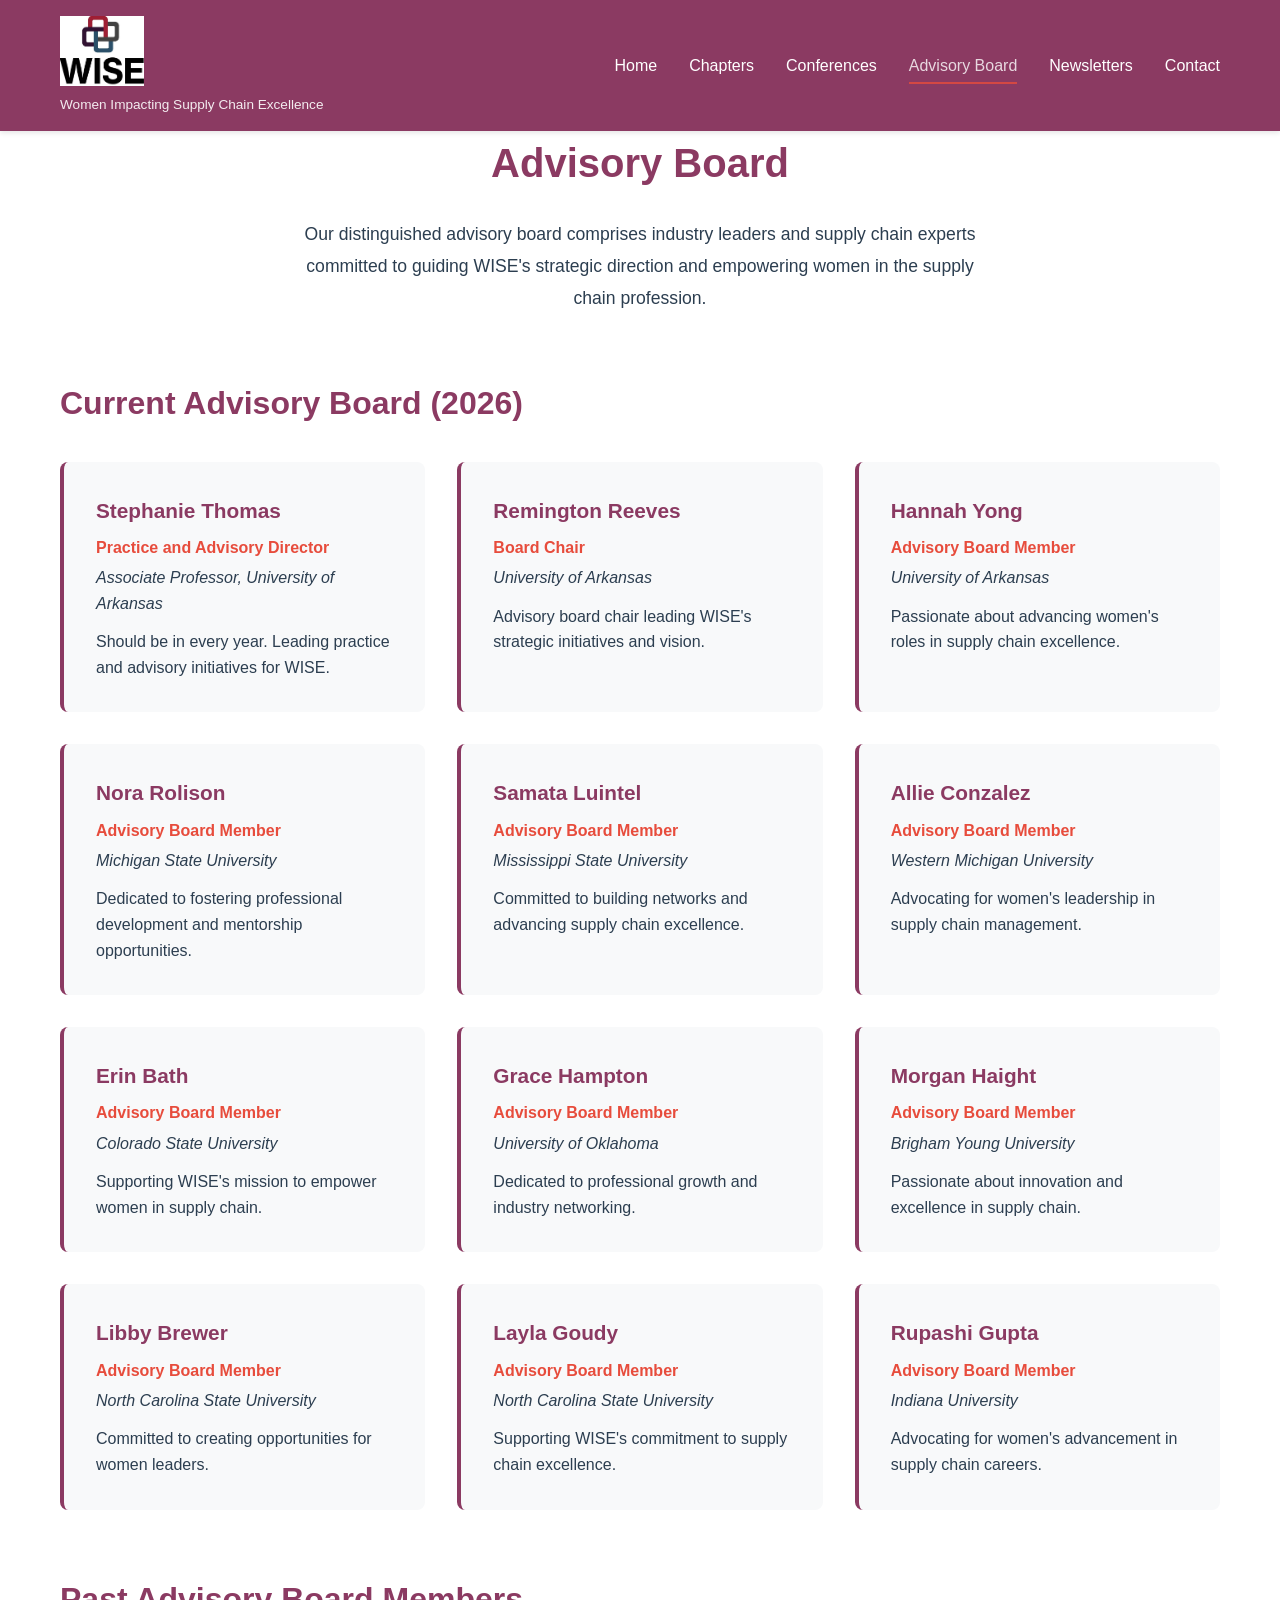
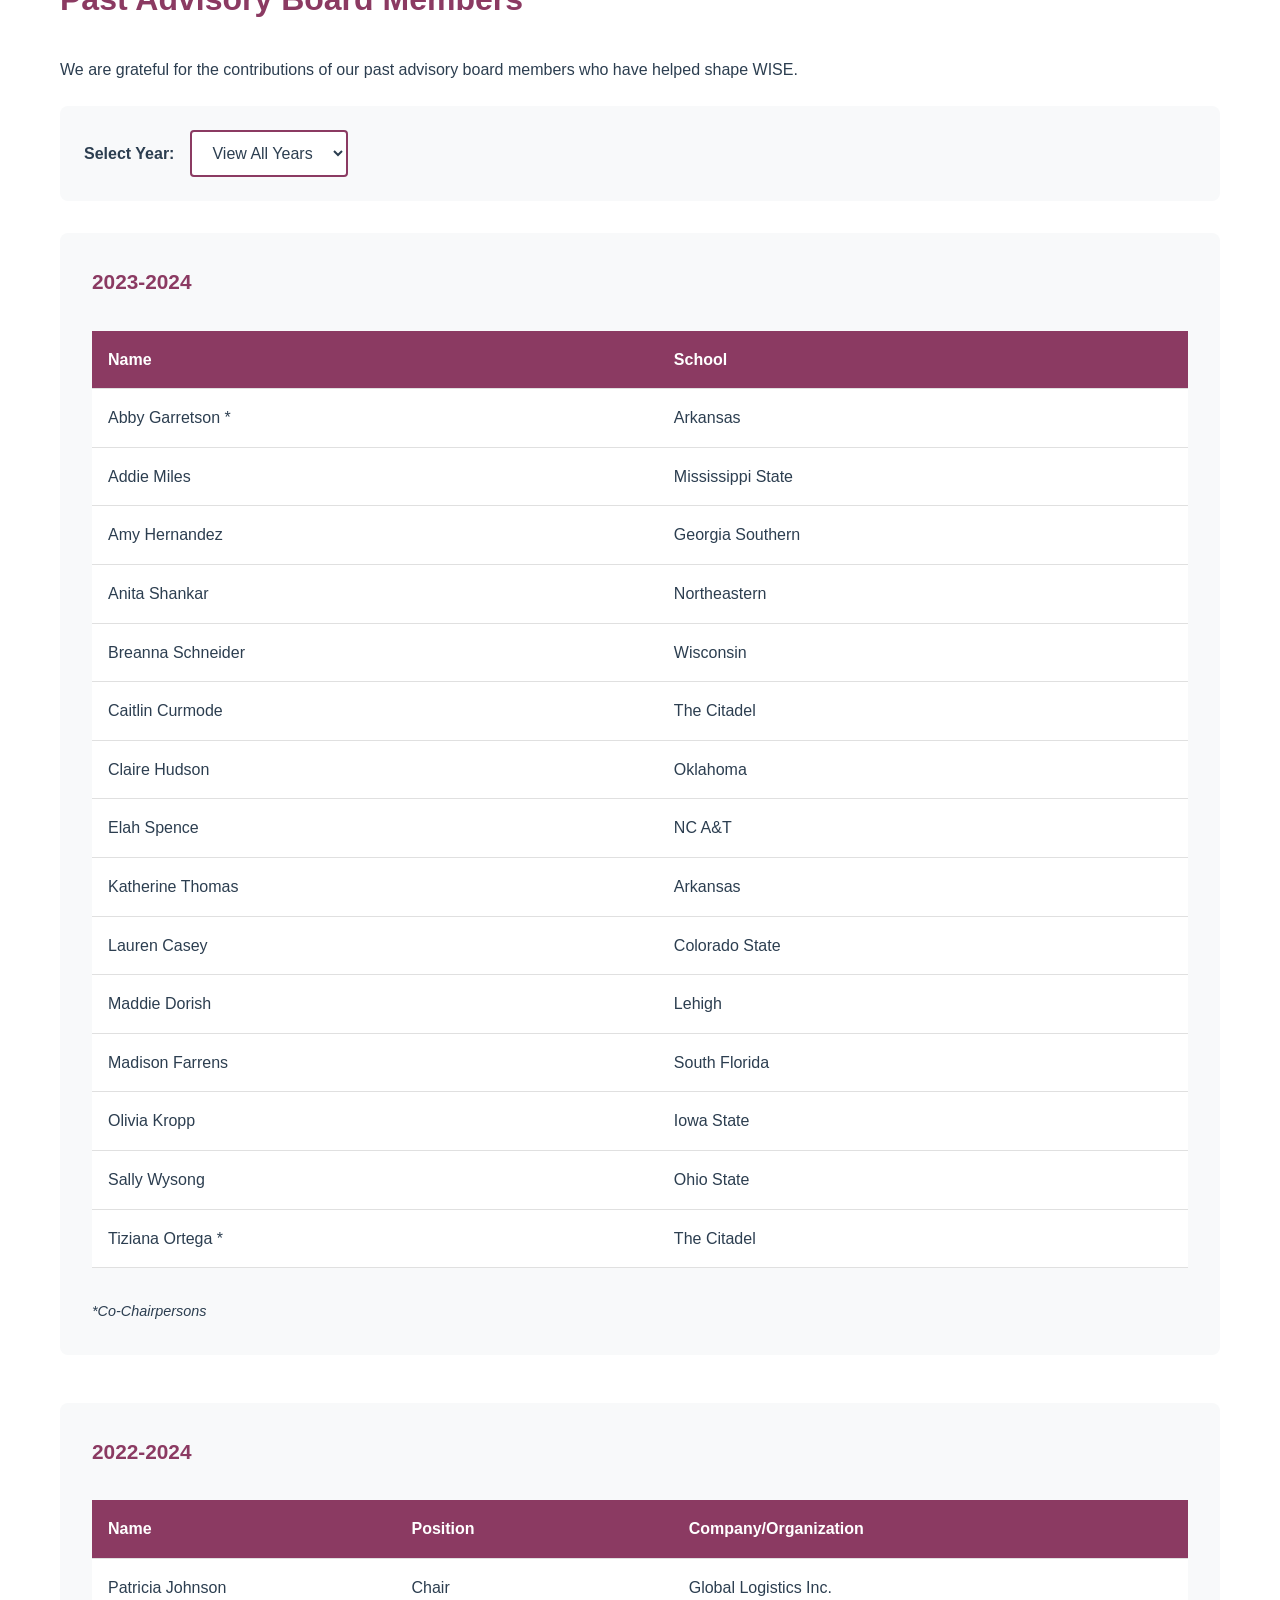
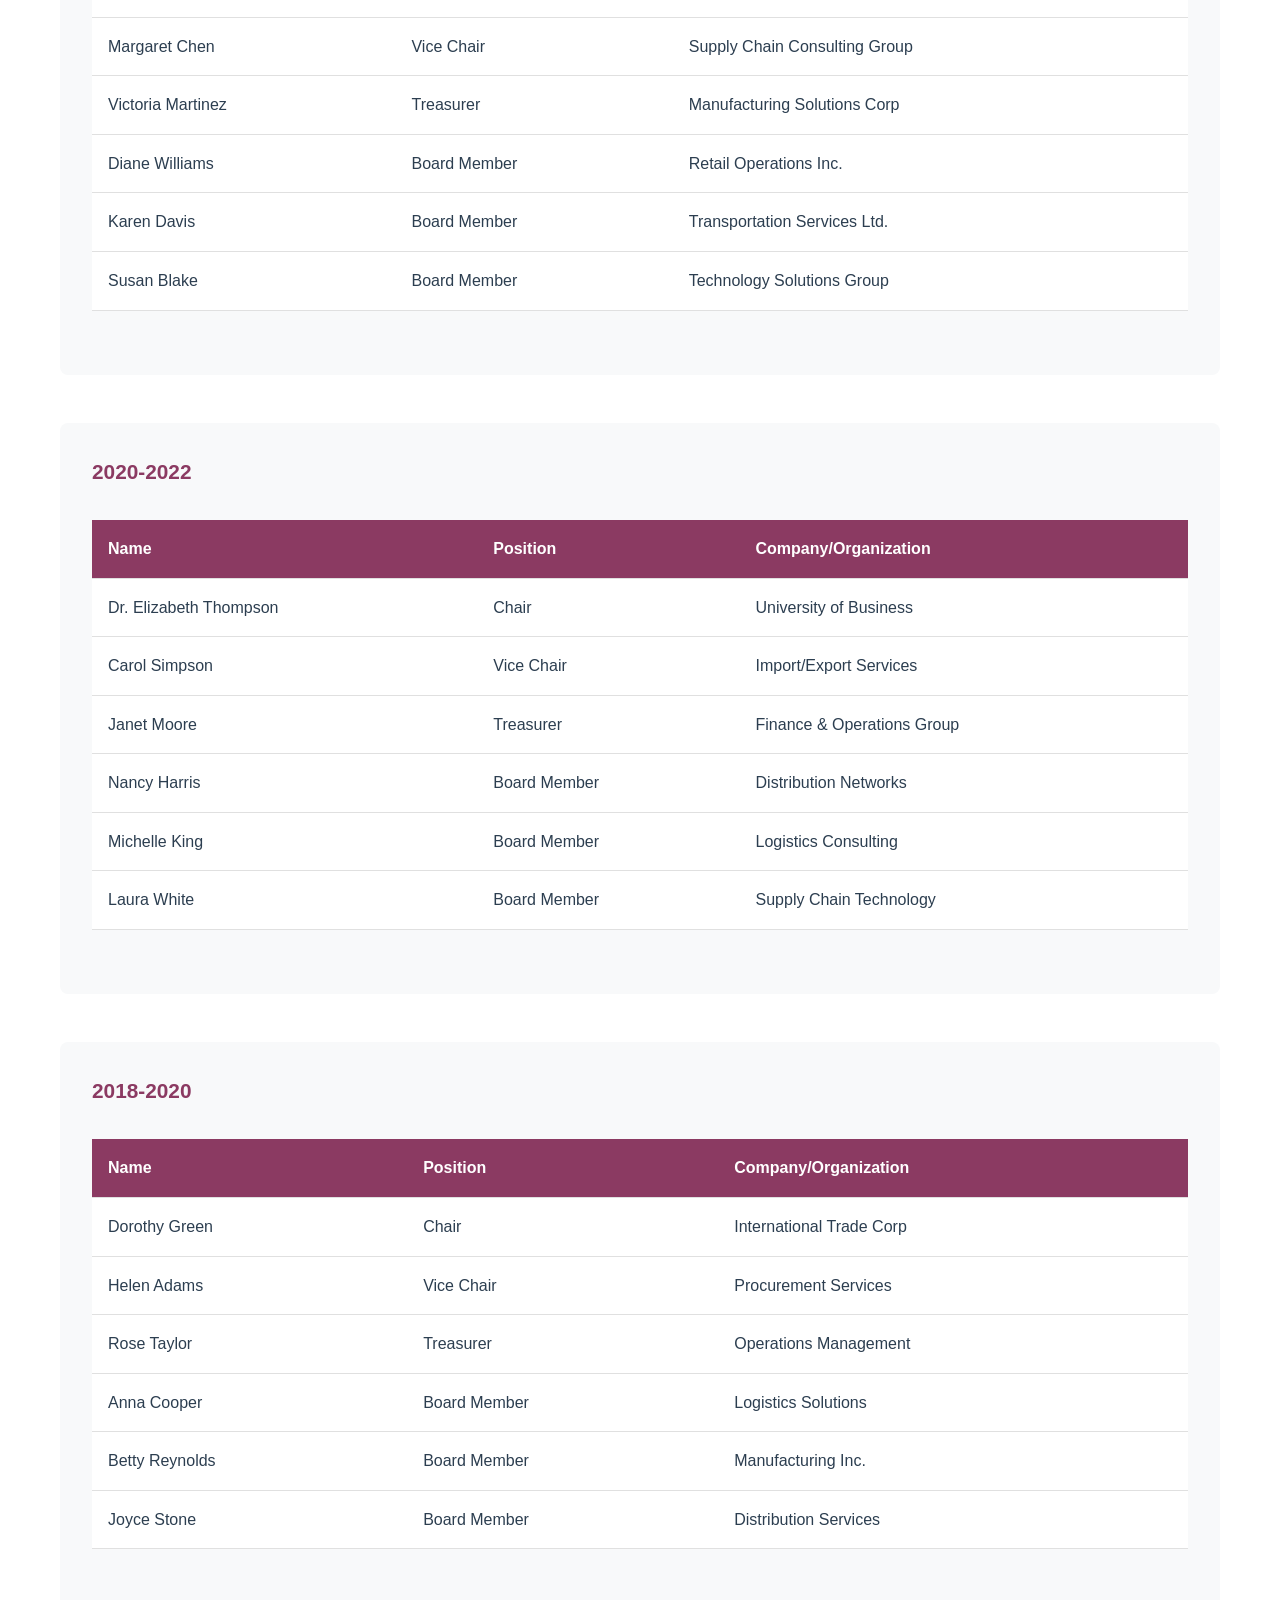
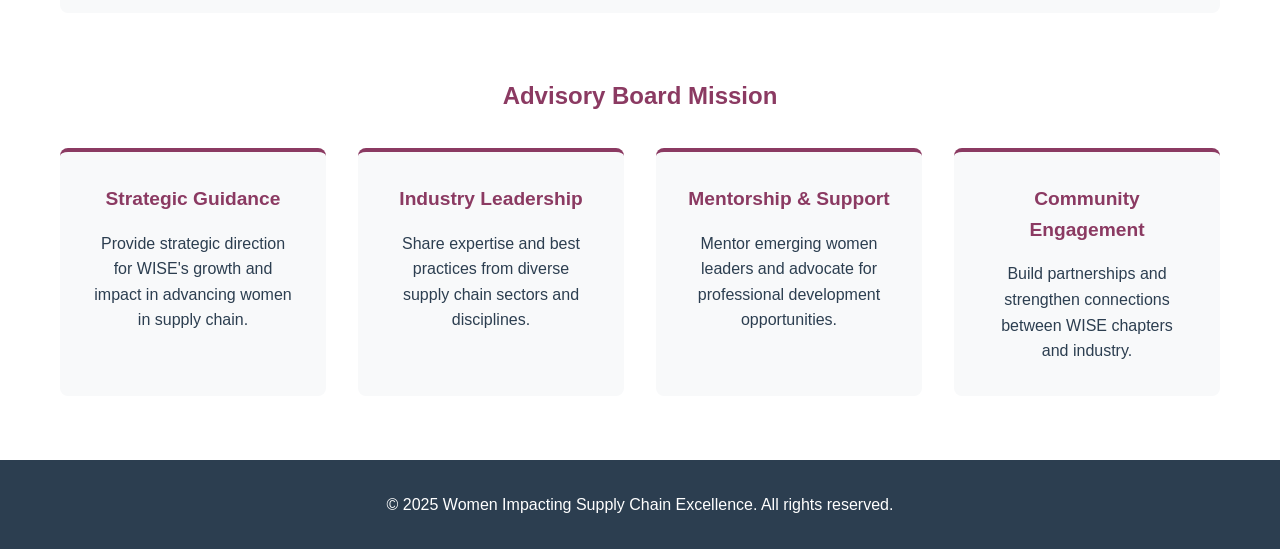
==== pages/advisory-board.html @ 75c2116a "First commit of the demo files" ====
<!DOCTYPE html>
<html lang="en">
<head>
    <meta charset="UTF-8">
    <meta name="viewport" content="width=device-width, initial-scale=1.0">
    <title>Advisory Board - WISE</title>
    <link rel="icon" href="../images/WISE_student_logo-color.jpg" type="image/jpeg">
    <link rel="stylesheet" href="../css/styles.css">
</head>
<body>
    <nav class="navbar">
        <div class="container">
            <div class="logo">
                <img src="../images/WISE_student_logo-color.jpg" alt="WISE Logo" class="logo-img">
                <p class="tagline">Women Impacting Supply Chain Excellence</p>
            </div>
            <ul class="nav-links">
                <li><a href="../index.html">Home</a></li>
                <li><a href="chapters.html">Chapters</a></li>
                <li><a href="conferences.html">Conferences</a></li>
                <li><a href="advisory-board.html" class="active">Advisory Board</a></li>
                <li><a href="newsletters.html">Newsletters</a></li>
                <li><a href="contact.html">Contact</a></li>
            </ul>
            <button class="menu-toggle" id="menuToggle">☰</button>
        </div>
    </nav>

    <main class="container">
        <section class="about">
            <h2>Advisory Board</h2>
            <p>Our distinguished advisory board comprises industry leaders and supply chain experts committed to guiding WISE's strategic direction and empowering women in the supply chain profession.</p>
        </section>

        <section class="advisory-section">
            <h2>Current Advisory Board (2026)</h2>
            <div class="board-grid">
                <div class="board-member">
                    <div class="member-info">
                        <h3>Stephanie Thomas</h3>
                        <p class="title">Practice and Advisory Director</p>
                        <p class="company">Associate Professor, University of Arkansas</p>
                        <p class="bio">Should be in every year. Leading practice and advisory initiatives for WISE.</p>
                    </div>
                </div>

                <div class="board-member">
                    <div class="member-info">
                        <h3>Remington Reeves</h3>
                        <p class="title">Board Chair</p>
                        <p class="company">University of Arkansas</p>
                        <p class="bio">Advisory board chair leading WISE's strategic initiatives and vision.</p>
                    </div>
                </div>

                <div class="board-member">
                    <div class="member-info">
                        <h3>Hannah Yong</h3>
                        <p class="title">Advisory Board Member</p>
                        <p class="company">University of Arkansas</p>
                        <p class="bio">Passionate about advancing women's roles in supply chain excellence.</p>
                    </div>
                </div>

                <div class="board-member">
                    <div class="member-info">
                        <h3>Nora Rolison</h3>
                        <p class="title">Advisory Board Member</p>
                        <p class="company">Michigan State University</p>
                        <p class="bio">Dedicated to fostering professional development and mentorship opportunities.</p>
                    </div>
                </div>

                <div class="board-member">
                    <div class="member-info">
                        <h3>Samata Luintel</h3>
                        <p class="title">Advisory Board Member</p>
                        <p class="company">Mississippi State University</p>
                        <p class="bio">Committed to building networks and advancing supply chain excellence.</p>
                    </div>
                </div>

                <div class="board-member">
                    <div class="member-info">
                        <h3>Allie Conzalez</h3>
                        <p class="title">Advisory Board Member</p>
                        <p class="company">Western Michigan University</p>
                        <p class="bio">Advocating for women's leadership in supply chain management.</p>
                    </div>
                </div>

                <div class="board-member">
                    <div class="member-info">
                        <h3>Erin Bath</h3>
                        <p class="title">Advisory Board Member</p>
                        <p class="company">Colorado State University</p>
                        <p class="bio">Supporting WISE's mission to empower women in supply chain.</p>
                    </div>
                </div>

                <div class="board-member">
                    <div class="member-info">
                        <h3>Grace Hampton</h3>
                        <p class="title">Advisory Board Member</p>
                        <p class="company">University of Oklahoma</p>
                        <p class="bio">Dedicated to professional growth and industry networking.</p>
                    </div>
                </div>

                <div class="board-member">
                    <div class="member-info">
                        <h3>Morgan Haight</h3>
                        <p class="title">Advisory Board Member</p>
                        <p class="company">Brigham Young University</p>
                        <p class="bio">Passionate about innovation and excellence in supply chain.</p>
                    </div>
                </div>

                <div class="board-member">
                    <div class="member-info">
                        <h3>Libby Brewer</h3>
                        <p class="title">Advisory Board Member</p>
                        <p class="company">North Carolina State University</p>
                        <p class="bio">Committed to creating opportunities for women leaders.</p>
                    </div>
                </div>

                <div class="board-member">
                    <div class="member-info">
                        <h3>Layla Goudy</h3>
                        <p class="title">Advisory Board Member</p>
                        <p class="company">North Carolina State University</p>
                        <p class="bio">Supporting WISE's commitment to supply chain excellence.</p>
                    </div>
                </div>

                <div class="board-member">
                    <div class="member-info">
                        <h3>Rupashi Gupta</h3>
                        <p class="title">Advisory Board Member</p>
                        <p class="company">Indiana University</p>
                        <p class="bio">Advocating for women's advancement in supply chain careers.</p>
                    </div>
                </div>
            </div>
        </section>

        <section class="advisory-section">
            <h2>Past Advisory Board Members</h2>
            <p style="margin-bottom: 1.5rem;">We are grateful for the contributions of our past advisory board members who have helped shape WISE.</p>
            
            <div class="board-filter">
                <label for="boardYear">Select Year: </label>
                <select id="boardYear" class="dropdown-filter">
                    <option value="all">View All Years</option>
                    <option value="2023-2024">2023-2024</option>
                    <option value="2022-2024">2022-2024</option>
                    <option value="2020-2022">2020-2022</option>
                    <option value="2018-2020">2018-2020</option>
                </select>
            </div>
            
            <div class="past-board-container">
                <div class="past-board-period" data-year="2023-2024">
                    <h3>2023-2024</h3>
                    <table class="past-board-table">
                        <thead>
                            <tr>
                                <th>Name</th>
                                <th>School</th>
                            </tr>
                        </thead>
                        <tbody>
                            <tr>
                                <td>Abby Garretson *</td>
                                <td>Arkansas</td>
                            </tr>
                            <tr>
                                <td>Addie Miles</td>
                                <td>Mississippi State</td>
                            </tr>
                            <tr>
                                <td>Amy Hernandez</td>
                                <td>Georgia Southern</td>
                            </tr>
                            <tr>
                                <td>Anita Shankar</td>
                                <td>Northeastern</td>
                            </tr>
                            <tr>
                                <td>Breanna Schneider</td>
                                <td>Wisconsin</td>
                            </tr>
                            <tr>
                                <td>Caitlin Curmode</td>
                                <td>The Citadel</td>
                            </tr>
                            <tr>
                                <td>Claire Hudson</td>
                                <td>Oklahoma</td>
                            </tr>
                            <tr>
                                <td>Elah Spence</td>
                                <td>NC A&T</td>
                            </tr>
                            <tr>
                                <td>Katherine Thomas</td>
                                <td>Arkansas</td>
                            </tr>
                            <tr>
                                <td>Lauren Casey</td>
                                <td>Colorado State</td>
                            </tr>
                            <tr>
                                <td>Maddie Dorish</td>
                                <td>Lehigh</td>
                            </tr>
                            <tr>
                                <td>Madison Farrens</td>
                                <td>South Florida</td>
                            </tr>
                            <tr>
                                <td>Olivia Kropp</td>
                                <td>Iowa State</td>
                            </tr>
                            <tr>
                                <td>Sally Wysong</td>
                                <td>Ohio State</td>
                            </tr>
                            <tr>
                                <td>Tiziana Ortega *</td>
                                <td>The Citadel</td>
                            </tr>
                        </tbody>
                    </table>
                    <p style="margin-top: 1rem; font-size: 0.9rem;"><em>*Co-Chairpersons</em></p>
                </div>

                <div class="past-board-period" data-year="2022-2024">
                    <h3>2022-2024</h3>
                    <table class="past-board-table">
                        <thead>
                            <tr>
                                <th>Name</th>
                                <th>Position</th>
                                <th>Company/Organization</th>
                            </tr>
                        </thead>
                        <tbody>
                            <tr>
                                <td>Patricia Johnson</td>
                                <td>Chair</td>
                                <td>Global Logistics Inc.</td>
                            </tr>
                            <tr>
                                <td>Margaret Chen</td>
                                <td>Vice Chair</td>
                                <td>Supply Chain Consulting Group</td>
                            </tr>
                            <tr>
                                <td>Victoria Martinez</td>
                                <td>Treasurer</td>
                                <td>Manufacturing Solutions Corp</td>
                            </tr>
                            <tr>
                                <td>Diane Williams</td>
                                <td>Board Member</td>
                                <td>Retail Operations Inc.</td>
                            </tr>
                            <tr>
                                <td>Karen Davis</td>
                                <td>Board Member</td>
                                <td>Transportation Services Ltd.</td>
                            </tr>
                            <tr>
                                <td>Susan Blake</td>
                                <td>Board Member</td>
                                <td>Technology Solutions Group</td>
                            </tr>
                        </tbody>
                    </table>
                </div>

                <div class="past-board-period" data-year="2020-2022">
                    <h3>2020-2022</h3>
                    <table class="past-board-table">
                        <thead>
                            <tr>
                                <th>Name</th>
                                <th>Position</th>
                                <th>Company/Organization</th>
                            </tr>
                        </thead>
                        <tbody>
                            <tr>
                                <td>Dr. Elizabeth Thompson</td>
                                <td>Chair</td>
                                <td>University of Business</td>
                            </tr>
                            <tr>
                                <td>Carol Simpson</td>
                                <td>Vice Chair</td>
                                <td>Import/Export Services</td>
                            </tr>
                            <tr>
                                <td>Janet Moore</td>
                                <td>Treasurer</td>
                                <td>Finance & Operations Group</td>
                            </tr>
                            <tr>
                                <td>Nancy Harris</td>
                                <td>Board Member</td>
                                <td>Distribution Networks</td>
                            </tr>
                            <tr>
                                <td>Michelle King</td>
                                <td>Board Member</td>
                                <td>Logistics Consulting</td>
                            </tr>
                            <tr>
                                <td>Laura White</td>
                                <td>Board Member</td>
                                <td>Supply Chain Technology</td>
                            </tr>
                        </tbody>
                    </table>
                </div>

                <div class="past-board-period" data-year="2018-2020">
                    <h3>2018-2020</h3>
                    <table class="past-board-table">
                        <thead>
                            <tr>
                                <th>Name</th>
                                <th>Position</th>
                                <th>Company/Organization</th>
                            </tr>
                        </thead>
                        <tbody>
                            <tr>
                                <td>Dorothy Green</td>
                                <td>Chair</td>
                                <td>International Trade Corp</td>
                            </tr>
                            <tr>
                                <td>Helen Adams</td>
                                <td>Vice Chair</td>
                                <td>Procurement Services</td>
                            </tr>
                            <tr>
                                <td>Rose Taylor</td>
                                <td>Treasurer</td>
                                <td>Operations Management</td>
                            </tr>
                            <tr>
                                <td>Anna Cooper</td>
                                <td>Board Member</td>
                                <td>Logistics Solutions</td>
                            </tr>
                            <tr>
                                <td>Betty Reynolds</td>
                                <td>Board Member</td>
                                <td>Manufacturing Inc.</td>
                            </tr>
                            <tr>
                                <td>Joyce Stone</td>
                                <td>Board Member</td>
                                <td>Distribution Services</td>
                            </tr>
                        </tbody>
                    </table>
                </div>
            </div>
        </section>

        <section class="advisory-info">
            <h2>Advisory Board Mission</h2>
            <div class="mission-cards">
                <div class="mission-card">
                    <h3>Strategic Guidance</h3>
                    <p>Provide strategic direction for WISE's growth and impact in advancing women in supply chain.</p>
                </div>
                <div class="mission-card">
                    <h3>Industry Leadership</h3>
                    <p>Share expertise and best practices from diverse supply chain sectors and disciplines.</p>
                </div>
                <div class="mission-card">
                    <h3>Mentorship & Support</h3>
                    <p>Mentor emerging women leaders and advocate for professional development opportunities.</p>
                </div>
                <div class="mission-card">
                    <h3>Community Engagement</h3>
                    <p>Build partnerships and strengthen connections between WISE chapters and industry.</p>
                </div>
            </div>
        </section>
    </main>

    <footer>
        <div class="container">
            <p>&copy; 2025 Women Impacting Supply Chain Excellence. All rights reserved.</p>
        </div>
    </footer>

    <script src="../js/script.js"></script>
    <script>
        // Board filter dropdown functionality
        const boardYearFilter = document.getElementById('boardYear');
        const pastBoardPeriods = document.querySelectorAll('.past-board-period');
        
        if (boardYearFilter) {
            boardYearFilter.addEventListener('change', function(e) {
                const selectedYear = e.target.value;
                
                if (selectedYear === 'all') {
                    // Show all boards
                    pastBoardPeriods.forEach(period => {
                        period.style.display = 'block';
                    });
                } else {
                    // Show only selected year
                    pastBoardPeriods.forEach(period => {
                        if (period.dataset.year === selectedYear) {
                            period.style.display = 'block';
                        } else {
                            period.style.display = 'none';
                        }
                    });
                }
            });
        }
    </script>
</body>
</html>
---- css/styles.css ----
* {
    margin: 0;
    padding: 0;
    box-sizing: border-box;
}

:root {
    --primary-color: #8B3A62;
    --secondary-color: #2C3E50;
    --accent-color: #E74C3C;
    --light-bg: #F8F9FA;
    --text-dark: #2C3E50;
    --text-light: #FFFFFF;
}

body {
    font-family: 'Segoe UI', Tahoma, Geneva, Verdana, sans-serif;
    line-height: 1.6;
    color: var(--text-dark);
    background-color: #FFFFFF;
}

.container {
    max-width: 1200px;
    margin: 0 auto;
    padding: 0 20px;
}

/* Navbar */
.navbar {
    background-color: var(--primary-color);
    color: var(--text-light);
    padding: 1rem 0;
    position: sticky;
    top: 0;
    z-index: 100;
    box-shadow: 0 2px 5px rgba(0, 0, 0, 0.1);
}

.navbar .container {
    display: flex;
    justify-content: space-between;
    align-items: center;
}

.logo h1 {
    font-size: 2rem;
    margin-bottom: 0.25rem;
}

.logo .tagline {
    font-size: 0.85rem;
    opacity: 0.9;
}

.logo-img {
    height: 70px;
    width: auto;
    object-fit: contain;
}

.nav-links {
    display: flex;
    list-style: none;
    gap: 2rem;
}

.nav-links a {
    color: var(--text-light);
    text-decoration: none;
    font-weight: 500;
    transition: opacity 0.3s ease;
}

.nav-links a:hover,
.nav-links a.active {
    opacity: 0.8;
    border-bottom: 2px solid var(--accent-color);
    padding-bottom: 0.5rem;
}

.menu-toggle {
    display: none;
    background: none;
    border: none;
    color: var(--text-light);
    font-size: 1.5rem;
    cursor: pointer;
}

/* Hero Section */
.hero {
    background: linear-gradient(135deg, var(--primary-color) 0%, var(--secondary-color) 100%);
    color: var(--text-light);
    padding: 100px 20px;
    text-align: center;
}

.hero-content h2 {
    font-size: 3rem;
    margin-bottom: 1rem;
}

.hero-content p {
    font-size: 1.2rem;
    margin-bottom: 2rem;
    opacity: 0.95;
}

.cta-buttons {
    display: flex;
    gap: 1rem;
    justify-content: center;
    flex-wrap: wrap;
}

.btn {
    padding: 12px 30px;
    border-radius: 5px;
    text-decoration: none;
    font-weight: 600;
    transition: all 0.3s ease;
    cursor: pointer;
    border: none;
    font-size: 1rem;
}

.btn-primary {
    background-color: var(--accent-color);
    color: var(--text-light);
}

.btn-primary:hover {
    background-color: #c0392b;
    transform: translateY(-2px);
}

.btn-secondary {
    background-color: transparent;
    color: var(--text-light);
    border: 2px solid var(--text-light);
}

.btn-secondary:hover {
    background-color: var(--text-light);
    color: var(--primary-color);
}

/* Main Content */
main {
    padding: 60px 20px;
}

.about {
    text-align: center;
    margin-bottom: 60px;
}

.about h2 {
    font-size: 2.5rem;
    margin-bottom: 1.5rem;
    color: var(--primary-color);
}

.about p {
    font-size: 1.1rem;
    max-width: 700px;
    margin: 0 auto;
    line-height: 1.8;
}

/* Featured Section */
.featured h2 {
    font-size: 2.5rem;
    text-align: center;
    margin-bottom: 3rem;
    color: var(--primary-color);
}

.cards-grid {
    display: grid;
    grid-template-columns: repeat(auto-fit, minmax(280px, 1fr));
    gap: 2rem;
}

.card {
    background-color: var(--light-bg);
    padding: 2rem;
    border-radius: 8px;
    text-align: center;
    transition: all 0.3s ease;
    border: 1px solid #E0E0E0;
}

.card:hover {
    box-shadow: 0 5px 15px rgba(139, 58, 98, 0.2);
    transform: translateY(-5px);
}

.card h3 {
    margin-bottom: 1rem;
    color: var(--primary-color);
    font-size: 1.5rem;
}

.card p {
    line-height: 1.6;
}

/* Footer */
footer {
    background-color: var(--secondary-color);
    color: var(--text-light);
    text-align: center;
    padding: 2rem 0;
    margin-top: 60px;
}

/* Table Styles */
table {
    width: 100%;
    border-collapse: collapse;
    margin: 2rem 0;
    background-color: #FFF;
}

table thead {
    background-color: var(--primary-color);
    color: var(--text-light);
}

table th,
table td {
    padding: 1rem;
    text-align: left;
    border-bottom: 1px solid #E0E0E0;
}

table tbody tr:hover {
    background-color: var(--light-bg);
}

/* Responsive Design */
@media (max-width: 768px) {
    .nav-links {
        display: none;
        flex-direction: column;
        gap: 1rem;
        position: absolute;
        top: 100%;
        left: 0;
        right: 0;
        background-color: var(--primary-color);
        padding: 1rem;
        text-align: center;
    }

    .nav-links.active {
        display: flex;
    }

    .menu-toggle {
        display: block;
    }

    .hero-content h2 {
        font-size: 2rem;
    }

    .cta-buttons {
        flex-direction: column;
    }

    .btn {
        width: 100%;
    }

    .about h2,
    .featured h2 {
        font-size: 2rem;
    }

    main {
        padding: 40px 20px;
    }
}

/* Chapters Page Styles */
.chapters-grid {
    display: grid;
    grid-template-columns: repeat(auto-fit, minmax(300px, 1fr));
    gap: 2rem;
    margin: 3rem 0;
}

.chapter-card {
    background-color: var(--light-bg);
    padding: 2rem;
    border-radius: 8px;
    border-left: 5px solid var(--primary-color);
    transition: all 0.3s ease;
}

.chapter-card:hover {
    box-shadow: 0 5px 15px rgba(139, 58, 98, 0.2);
    transform: translateY(-5px);
}

.chapter-card h3 {
    color: var(--primary-color);
    margin-bottom: 1rem;
}

.chapter-card p {
    margin-bottom: 0.8rem;
    line-height: 1.6;
}

.chapter-info {
    margin: 3rem 0;
}

.info-cards {
    display: grid;
    grid-template-columns: repeat(auto-fit, minmax(250px, 1fr));
    gap: 2rem;
    margin-top: 2rem;
}

.info-card {
    background-color: var(--light-bg);
    padding: 2rem;
    border-radius: 8px;
    text-align: center;
}

.info-card h3 {
    color: var(--primary-color);
    margin-bottom: 1rem;
}

/* Conferences Page Styles */
.current-conference {
    background-color: var(--light-bg);
    padding: 3rem;
    border-radius: 8px;
    margin: 3rem 0;
    border-left: 5px solid var(--accent-color);
}

.conference-feature {
    background-color: #FFF;
    padding: 2rem;
    border-radius: 8px;
    margin-top: 1.5rem;
}

.conference-feature h3 {
    color: var(--primary-color);
    font-size: 1.8rem;
    margin-bottom: 1rem;
}

.conference-feature p {
    margin-bottom: 1rem;
    line-height: 1.6;
}

.past-conferences {
    margin: 4rem 0;
}

.conference-timeline {
    position: relative;
}

.conference-item {
    display: grid;
    grid-template-columns: 100px 1fr;
    gap: 2rem;
    margin-bottom: 2rem;
    padding-bottom: 2rem;
    border-bottom: 1px solid #E0E0E0;
}

.conference-item:last-child {
    border-bottom: none;
}

.conference-item .year {
    font-size: 1.8rem;
    font-weight: bold;
    color: var(--primary-color);
}

.conference-details {
    background-color: var(--light-bg);
    padding: 1.5rem;
    border-radius: 8px;
}

.conference-details h3 {
    color: var(--primary-color);
    margin-bottom: 0.8rem;
}

.conference-details p {
    margin-bottom: 0.5rem;
}

.benefits-grid {
    display: grid;
    grid-template-columns: repeat(auto-fit, minmax(250px, 1fr));
    gap: 2rem;
    margin-top: 2rem;
}

.benefit {
    background-color: var(--light-bg);
    padding: 2rem;
    border-radius: 8px;
    text-align: center;
}

.benefit h3 {
    color: var(--primary-color);
    margin-bottom: 1rem;
    font-size: 1.3rem;
}

/* Advisory Board Page Styles */
.advisory-section {
    margin: 4rem 0;
}

.advisory-section h2 {
    color: var(--primary-color);
    margin-bottom: 2rem;
    font-size: 2rem;
}

.board-grid {
    display: grid;
    grid-template-columns: repeat(auto-fit, minmax(300px, 1fr));
    gap: 2rem;
    margin-bottom: 2rem;
}

.board-member {
    background-color: var(--light-bg);
    padding: 2rem;
    border-radius: 8px;
    border-left: 4px solid var(--primary-color);
    transition: all 0.3s ease;
}

.board-member:hover {
    box-shadow: 0 5px 15px rgba(139, 58, 98, 0.2);
    transform: translateY(-3px);
}

.member-info h3 {
    color: var(--primary-color);
    margin-bottom: 0.5rem;
    font-size: 1.3rem;
}

.member-info .title {
    font-weight: 600;
    color: var(--accent-color);
    margin-bottom: 0.3rem;
}

.member-info .company {
    font-style: italic;
    color: var(--secondary-color);
    margin-bottom: 0.8rem;
}

.member-info .bio {
    line-height: 1.6;
    color: var(--text-dark);
}

.past-board-container {
    display: grid;
    gap: 3rem;
}

.board-filter {
    background-color: var(--light-bg);
    padding: 1.5rem;
    border-radius: 8px;
    margin-bottom: 2rem;
    display: flex;
    align-items: center;
    gap: 1rem;
    flex-wrap: wrap;
}

.board-filter label {
    font-weight: 600;
    color: var(--text-dark);
    font-size: 1rem;
}

.dropdown-filter {
    padding: 0.75rem 1rem;
    border: 2px solid var(--primary-color);
    border-radius: 4px;
    font-size: 1rem;
    color: var(--text-dark);
    background-color: #FFF;
    cursor: pointer;
    font-weight: 500;
    transition: all 0.3s ease;
}

.dropdown-filter:hover {
    background-color: var(--light-bg);
}

.dropdown-filter:focus {
    outline: none;
    border-color: var(--accent-color);
    box-shadow: 0 0 5px rgba(139, 58, 98, 0.3);
}

.past-board-period {
    background-color: var(--light-bg);
    padding: 2rem;
    border-radius: 8px;
}

.past-board-period h3 {
    color: var(--primary-color);
    margin-bottom: 1.5rem;
    font-size: 1.3rem;
}

.past-board-table {
    width: 100%;
    border-collapse: collapse;
    background-color: #FFF;
}

.past-board-table thead {
    background-color: var(--primary-color);
    color: var(--text-light);
}

.past-board-table th,
.past-board-table td {
    padding: 1rem;
    text-align: left;
    border-bottom: 1px solid #E0E0E0;
}

.past-board-table tbody tr:hover {
    background-color: var(--light-bg);
}

.advisory-info {
    margin: 4rem 0;
}

.advisory-info h2 {
    color: var(--primary-color);
    text-align: center;
    margin-bottom: 2rem;
}

.mission-cards {
    display: grid;
    grid-template-columns: repeat(auto-fit, minmax(250px, 1fr));
    gap: 2rem;
}

.mission-card {
    background-color: var(--light-bg);
    padding: 2rem;
    border-radius: 8px;
    text-align: center;
    border-top: 4px solid var(--primary-color);
}

.mission-card h3 {
    color: var(--primary-color);
    margin-bottom: 1rem;
    font-size: 1.2rem;
}

.mission-card p {
    line-height: 1.6;
}

/* Newsletters Page Styles */
.newsletter-subscribe {
    background: linear-gradient(135deg, var(--primary-color) 0%, var(--secondary-color) 100%);
    color: var(--text-light);
    padding: 3rem;
    border-radius: 8px;
    margin: 3rem 0;
    text-align: center;
}

.newsletter-subscribe h2 {
    color: var(--text-light);
    margin-bottom: 2rem;
}

.subscribe-box {
    max-width: 600px;
    margin: 0 auto;
    background-color: rgba(255, 255, 255, 0.1);
    padding: 2rem;
    border-radius: 8px;
}

.subscribe-box p {
    margin-bottom: 1.5rem;
    font-size: 1.1rem;
}

#newsletterForm {
    text-align: left;
}

#newsletterForm .form-group {
    margin-bottom: 1rem;
}

#newsletterForm input[type="text"],
#newsletterForm input[type="email"] {
    width: 100%;
    padding: 0.75rem;
    border: none;
    border-radius: 4px;
    font-size: 1rem;
}

#newsletterForm input[type="text"]:focus,
#newsletterForm input[type="email"]:focus {
    outline: none;
    box-shadow: 0 0 5px rgba(255, 255, 255, 0.5);
}

.checkbox-group {
    margin-bottom: 1.5rem;
}

.checkbox-group label {
    display: inline-block;
    margin-right: 1.5rem;
    margin-bottom: 0.5rem;
    cursor: pointer;
    color: var(--text-light);
    font-weight: 500;
}

.checkbox-group input[type="checkbox"] {
    margin-right: 0.5rem;
    cursor: pointer;
}

#subscribeMessage {
    margin-top: 1rem;
}

.newsletters-section {
    margin: 4rem 0;
}

.newsletters-section h2 {
    color: var(--primary-color);
    margin-bottom: 2rem;
    text-align: center;
}

.newsletter-grid {
    display: grid;
    grid-template-columns: repeat(auto-fit, minmax(300px, 1fr));
    gap: 2rem;
    margin-bottom: 3rem;
}

.newsletter-card {
    background-color: var(--light-bg);
    padding: 2rem;
    border-radius: 8px;
    border-top: 4px solid var(--primary-color);
    transition: all 0.3s ease;
    display: flex;
    flex-direction: column;
}

.newsletter-card:hover {
    box-shadow: 0 5px 15px rgba(139, 58, 98, 0.2);
    transform: translateY(-5px);
}

.newsletter-date {
    color: var(--accent-color);
    font-weight: 600;
    font-size: 0.85rem;
    text-transform: uppercase;
    margin-bottom: 0.5rem;
}

.newsletter-card h3 {
    color: var(--primary-color);
    margin-bottom: 1rem;
    font-size: 1.2rem;
}

.newsletter-card p {
    flex-grow: 1;
    margin-bottom: 1.5rem;
    line-height: 1.6;
}

.newsletter-card .btn {
    align-self: flex-start;
}

.newsletter-archive {
    margin: 3rem 0;
}

.newsletter-archive h2 {
    color: var(--primary-color);
    margin-bottom: 1rem;
}

.newsletter-archive p {
    margin-bottom: 1.5rem;
    font-size: 1.1rem;
}

.archive-buttons {
    display: flex;
    gap: 1rem;
    margin-bottom: 2rem;
    flex-wrap: wrap;
}

.archive-btn {
    padding: 0.75rem 1.5rem;
    border: 2px solid var(--primary-color);
    background-color: transparent;
    color: var(--primary-color);
    border-radius: 4px;
    cursor: pointer;
    font-weight: 600;
    transition: all 0.3s ease;
}

.archive-btn:hover {
    background-color: var(--primary-color);
    color: var(--text-light);
}

.archive-table {
    width: 100%;
    border-collapse: collapse;
    background-color: #FFF;
    margin-top: 2rem;
}

.archive-table thead {
    background-color: var(--primary-color);
    color: var(--text-light);
}

.archive-table th,
.archive-table td {
    padding: 1rem;
    text-align: left;
    border-bottom: 1px solid #E0E0E0;
}

.archive-table tbody tr:hover {
    background-color: var(--light-bg);
}

.table-link {
    color: var(--primary-color);
    text-decoration: none;
    font-weight: 600;
}

.table-link:hover {
    text-decoration: underline;
}

.contact-grid {
    display: grid;
    grid-template-columns: 1fr 1fr;
    gap: 3rem;
}

.contact-form,
.contact-info {
    padding: 2rem;
    background-color: var(--light-bg);
    border-radius: 8px;
}

.contact-form h2,
.contact-info h2 {
    color: var(--primary-color);
    margin-bottom: 1.5rem;
}

.form-group {
    margin-bottom: 1.5rem;
}

.form-group label {
    display: block;
    margin-bottom: 0.5rem;
    font-weight: 600;
    color: var(--text-dark);
}

.form-group input,
.form-group select,
.form-group textarea {
    width: 100%;
    padding: 0.75rem;
    border: 1px solid #CCC;
    border-radius: 4px;
    font-family: inherit;
    font-size: 1rem;
}

.form-group input:focus,
.form-group select:focus,
.form-group textarea:focus {
    outline: none;
    border-color: var(--primary-color);
    box-shadow: 0 0 5px rgba(139, 58, 98, 0.3);
}

#formMessage {
    margin-top: 1rem;
    min-height: 20px;
}

.info-box {
    margin-bottom: 2rem;
    padding-bottom: 1.5rem;
    border-bottom: 1px solid #DDD;
}

.info-box:last-child {
    border-bottom: none;
}

.info-box h3 {
    color: var(--primary-color);
    margin-bottom: 0.8rem;
}

.info-box p {
    margin-bottom: 0.5rem;
}

.info-box a {
    color: var(--primary-color);
    text-decoration: none;
}

.info-box a:hover {
    text-decoration: underline;
}

.social-link {
    color: var(--primary-color);
    text-decoration: none;
    margin: 0 0.5rem;
}

.chapter-contacts {
    margin: 3rem 0;
}

.chapter-contacts h2 {
    color: var(--primary-color);
    margin-bottom: 1.5rem;
}

/* Responsive Adjustments */
@media (max-width: 768px) {
    .contact-grid {
        grid-template-columns: 1fr;
    }

    .conference-item {
        grid-template-columns: 1fr;
    }

    .conference-item .year {
        background-color: var(--primary-color);
        color: var(--text-light);
        padding: 0.5rem;
        border-radius: 4px;
        display: inline-block;
    }

    .chapter-card {
        border-left: none;
        border-top: 5px solid var(--primary-color);
    }
}

@media (max-width: 480px) {
    .hero {
        padding: 60px 20px;
    }

    .hero-content h2 {
        font-size: 1.5rem;
    }

    .logo h1 {
        font-size: 1.5rem;
    }

    .logo .tagline {
        display: none;
    }

    .chapters-grid,
    .cards-grid,
    .benefits-grid,
    .info-cards {
        grid-template-columns: 1fr;
    }

    table {
        font-size: 0.9rem;
    }

    table th,
    table td {
        padding: 0.75rem 0.5rem;
    }
}
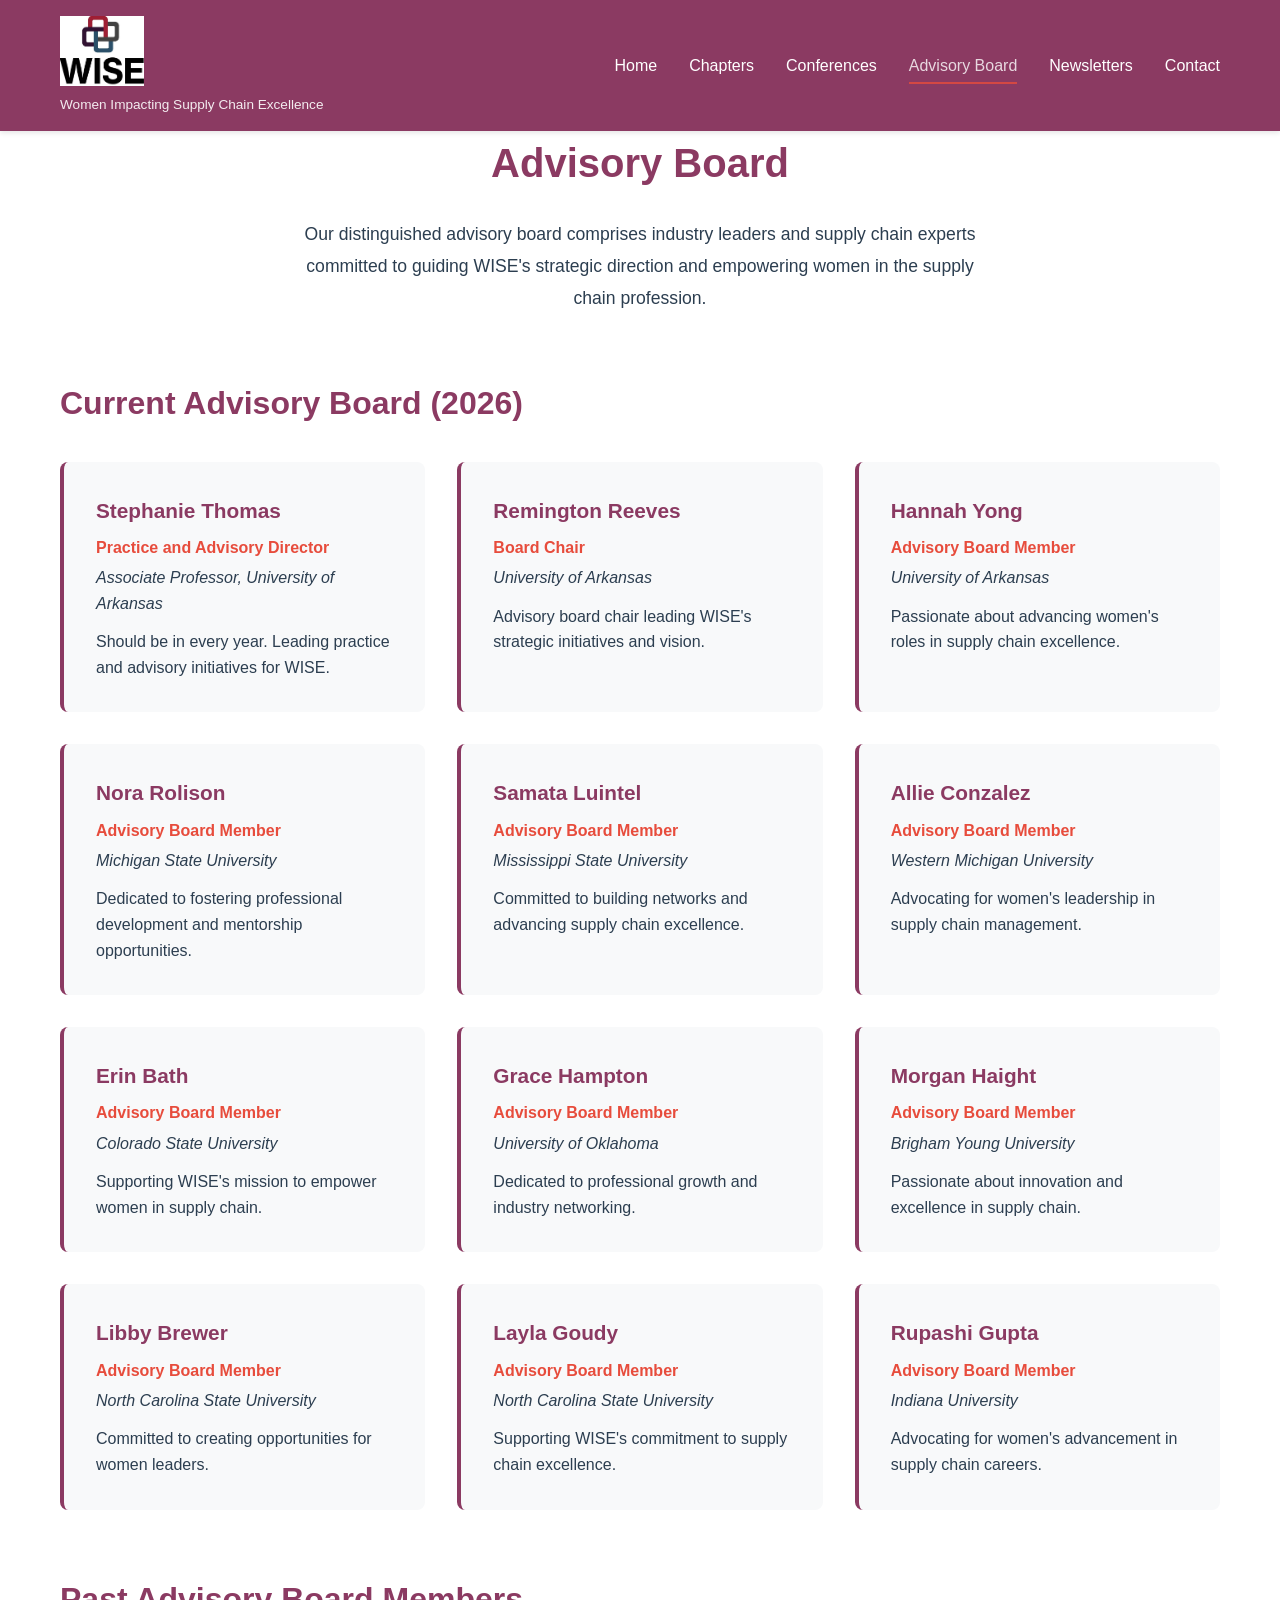
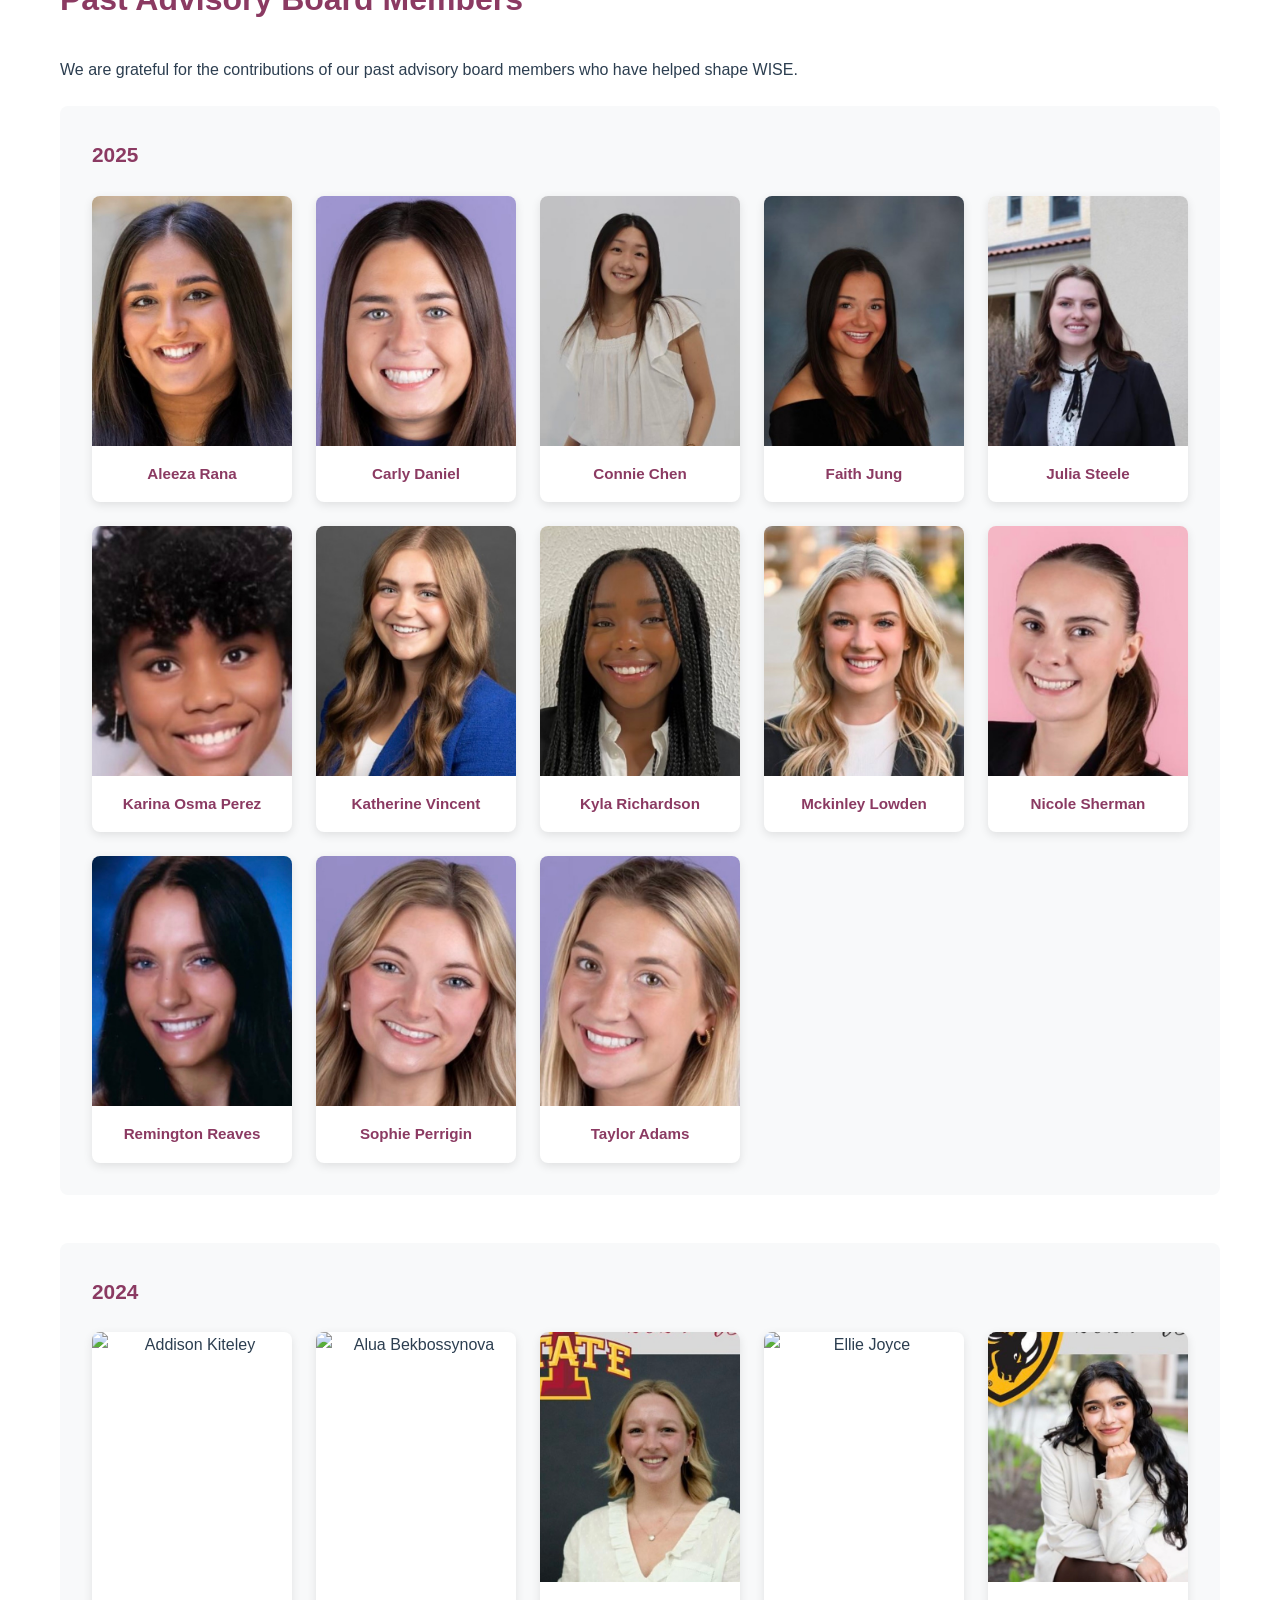
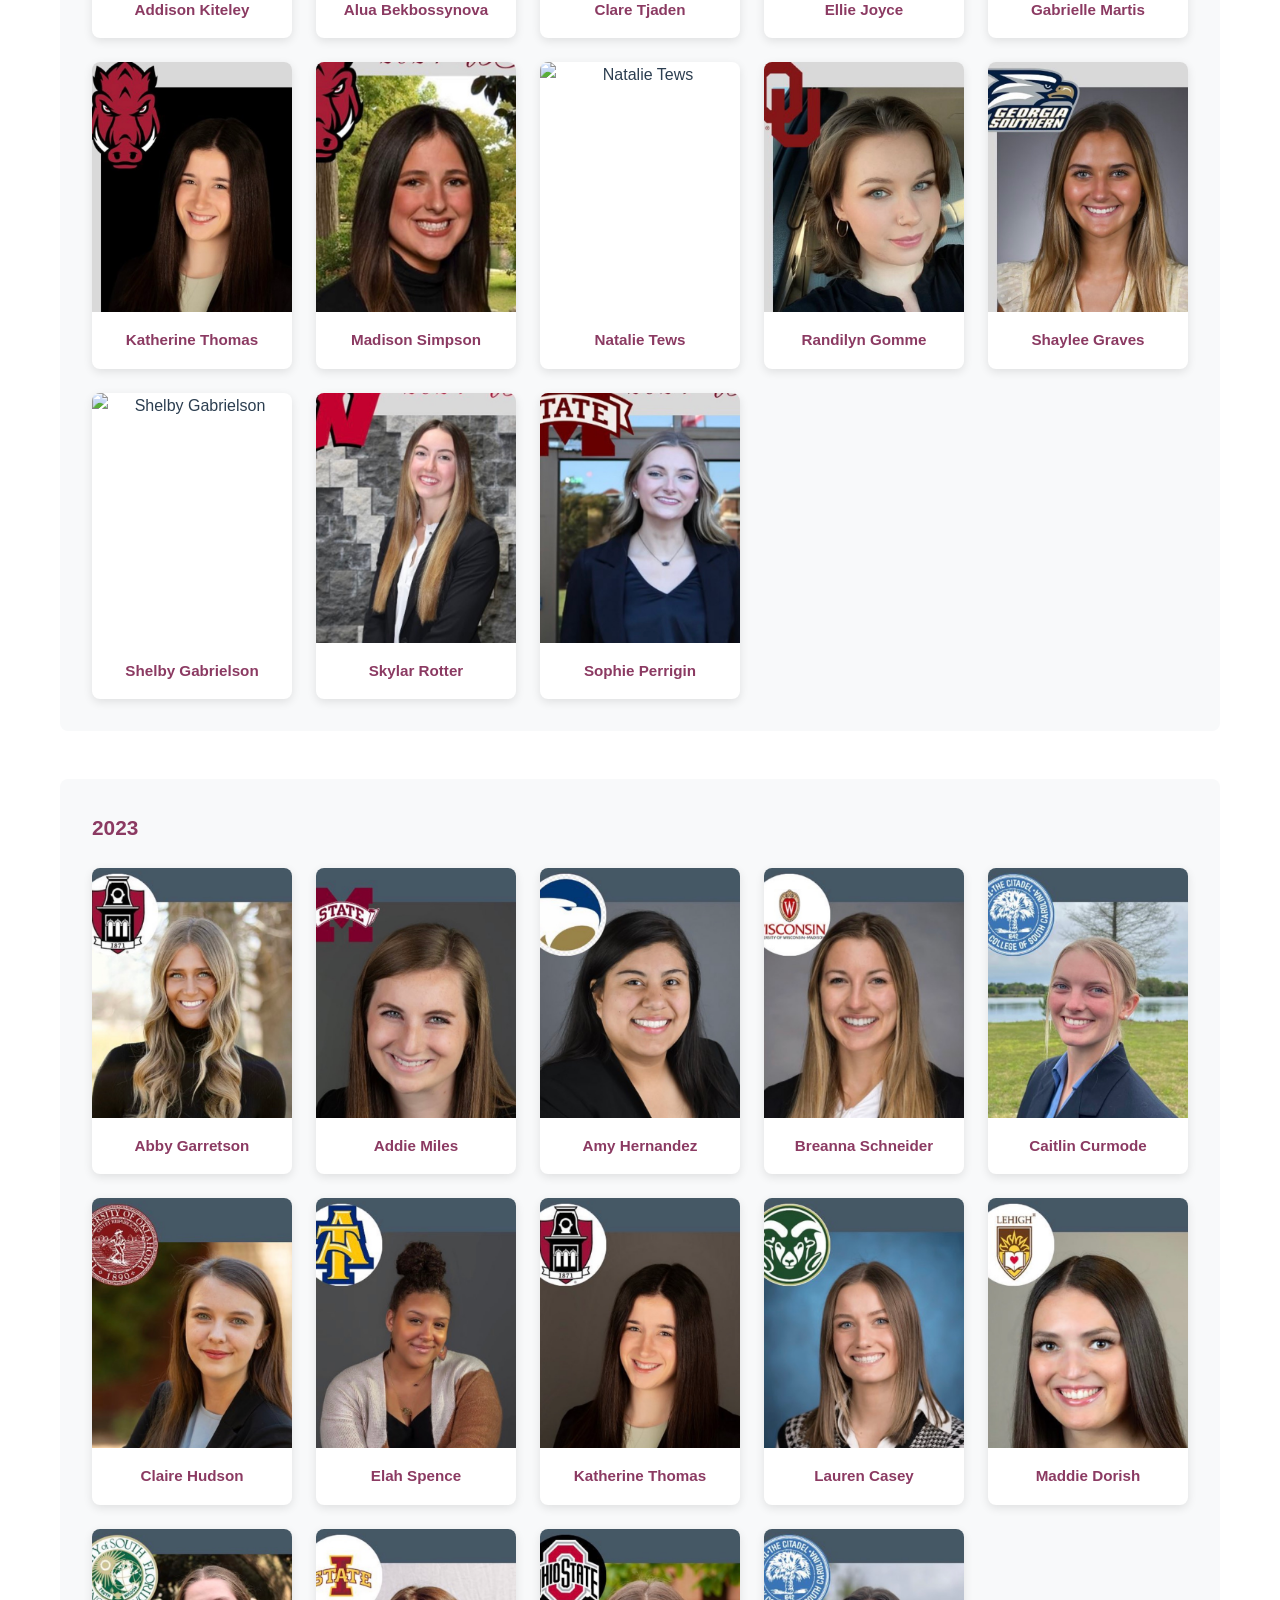
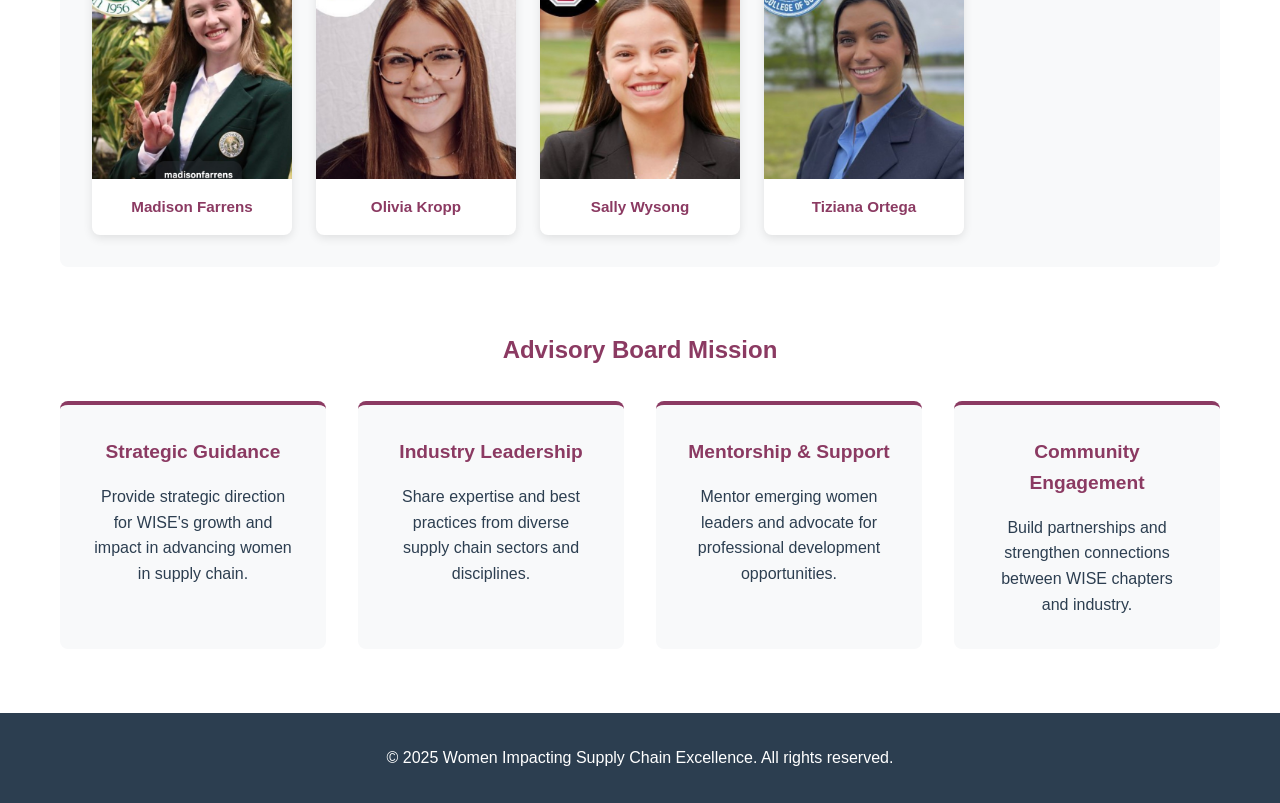
==== commit 6e21b05e: "Changes with Advisory board and excel" ====
--- a/pages/advisory-board.html
+++ b/pages/advisory-board.html
@@ -149,227 +149,185 @@
             <h2>Past Advisory Board Members</h2>
             <p style="margin-bottom: 1.5rem;">We are grateful for the contributions of our past advisory board members who have helped shape WISE.</p>
             
-            <div class="board-filter">
-                <label for="boardYear">Select Year: </label>
-                <select id="boardYear" class="dropdown-filter">
-                    <option value="all">View All Years</option>
-                    <option value="2023-2024">2023-2024</option>
-                    <option value="2022-2024">2022-2024</option>
-                    <option value="2020-2022">2020-2022</option>
-                    <option value="2018-2020">2018-2020</option>
-                </select>
-            </div>
-            
             <div class="past-board-container">
-                <div class="past-board-period" data-year="2023-2024">
-                    <h3>2023-2024</h3>
-                    <table class="past-board-table">
-                        <thead>
-                            <tr>
-                                <th>Name</th>
-                                <th>School</th>
-                            </tr>
-                        </thead>
-                        <tbody>
-                            <tr>
-                                <td>Abby Garretson *</td>
-                                <td>Arkansas</td>
-                            </tr>
-                            <tr>
-                                <td>Addie Miles</td>
-                                <td>Mississippi State</td>
-                            </tr>
-                            <tr>
-                                <td>Amy Hernandez</td>
-                                <td>Georgia Southern</td>
-                            </tr>
-                            <tr>
-                                <td>Anita Shankar</td>
-                                <td>Northeastern</td>
-                            </tr>
-                            <tr>
-                                <td>Breanna Schneider</td>
-                                <td>Wisconsin</td>
-                            </tr>
-                            <tr>
-                                <td>Caitlin Curmode</td>
-                                <td>The Citadel</td>
-                            </tr>
-                            <tr>
-                                <td>Claire Hudson</td>
-                                <td>Oklahoma</td>
-                            </tr>
-                            <tr>
-                                <td>Elah Spence</td>
-                                <td>NC A&T</td>
-                            </tr>
-                            <tr>
-                                <td>Katherine Thomas</td>
-                                <td>Arkansas</td>
-                            </tr>
-                            <tr>
-                                <td>Lauren Casey</td>
-                                <td>Colorado State</td>
-                            </tr>
-                            <tr>
-                                <td>Maddie Dorish</td>
-                                <td>Lehigh</td>
-                            </tr>
-                            <tr>
-                                <td>Madison Farrens</td>
-                                <td>South Florida</td>
-                            </tr>
-                            <tr>
-                                <td>Olivia Kropp</td>
-                                <td>Iowa State</td>
-                            </tr>
-                            <tr>
-                                <td>Sally Wysong</td>
-                                <td>Ohio State</td>
-                            </tr>
-                            <tr>
-                                <td>Tiziana Ortega *</td>
-                                <td>The Citadel</td>
-                            </tr>
-                        </tbody>
-                    </table>
-                    <p style="margin-top: 1rem; font-size: 0.9rem;"><em>*Co-Chairpersons</em></p>
-                </div>
-
-                <div class="past-board-period" data-year="2022-2024">
-                    <h3>2022-2024</h3>
-                    <table class="past-board-table">
-                        <thead>
-                            <tr>
-                                <th>Name</th>
-                                <th>Position</th>
-                                <th>Company/Organization</th>
-                            </tr>
-                        </thead>
-                        <tbody>
-                            <tr>
-                                <td>Patricia Johnson</td>
-                                <td>Chair</td>
-                                <td>Global Logistics Inc.</td>
-                            </tr>
-                            <tr>
-                                <td>Margaret Chen</td>
-                                <td>Vice Chair</td>
-                                <td>Supply Chain Consulting Group</td>
-                            </tr>
-                            <tr>
-                                <td>Victoria Martinez</td>
-                                <td>Treasurer</td>
-                                <td>Manufacturing Solutions Corp</td>
-                            </tr>
-                            <tr>
-                                <td>Diane Williams</td>
-                                <td>Board Member</td>
-                                <td>Retail Operations Inc.</td>
-                            </tr>
-                            <tr>
-                                <td>Karen Davis</td>
-                                <td>Board Member</td>
-                                <td>Transportation Services Ltd.</td>
-                            </tr>
-                            <tr>
-                                <td>Susan Blake</td>
-                                <td>Board Member</td>
-                                <td>Technology Solutions Group</td>
-                            </tr>
-                        </tbody>
-                    </table>
-                </div>
-
-                <div class="past-board-period" data-year="2020-2022">
-                    <h3>2020-2022</h3>
-                    <table class="past-board-table">
-                        <thead>
-                            <tr>
-                                <th>Name</th>
-                                <th>Position</th>
-                                <th>Company/Organization</th>
-                            </tr>
-                        </thead>
-                        <tbody>
-                            <tr>
-                                <td>Dr. Elizabeth Thompson</td>
-                                <td>Chair</td>
-                                <td>University of Business</td>
-                            </tr>
-                            <tr>
-                                <td>Carol Simpson</td>
-                                <td>Vice Chair</td>
-                                <td>Import/Export Services</td>
-                            </tr>
-                            <tr>
-                                <td>Janet Moore</td>
-                                <td>Treasurer</td>
-                                <td>Finance & Operations Group</td>
-                            </tr>
-                            <tr>
-                                <td>Nancy Harris</td>
-                                <td>Board Member</td>
-                                <td>Distribution Networks</td>
-                            </tr>
-                            <tr>
-                                <td>Michelle King</td>
-                                <td>Board Member</td>
-                                <td>Logistics Consulting</td>
-                            </tr>
-                            <tr>
-                                <td>Laura White</td>
-                                <td>Board Member</td>
-                                <td>Supply Chain Technology</td>
-                            </tr>
-                        </tbody>
-                    </table>
-                </div>
-
-                <div class="past-board-period" data-year="2018-2020">
-                    <h3>2018-2020</h3>
-                    <table class="past-board-table">
-                        <thead>
-                            <tr>
-                                <th>Name</th>
-                                <th>Position</th>
-                                <th>Company/Organization</th>
-                            </tr>
-                        </thead>
-                        <tbody>
-                            <tr>
-                                <td>Dorothy Green</td>
-                                <td>Chair</td>
-                                <td>International Trade Corp</td>
-                            </tr>
-                            <tr>
-                                <td>Helen Adams</td>
-                                <td>Vice Chair</td>
-                                <td>Procurement Services</td>
-                            </tr>
-                            <tr>
-                                <td>Rose Taylor</td>
-                                <td>Treasurer</td>
-                                <td>Operations Management</td>
-                            </tr>
-                            <tr>
-                                <td>Anna Cooper</td>
-                                <td>Board Member</td>
-                                <td>Logistics Solutions</td>
-                            </tr>
-                            <tr>
-                                <td>Betty Reynolds</td>
-                                <td>Board Member</td>
-                                <td>Manufacturing Inc.</td>
-                            </tr>
-                            <tr>
-                                <td>Joyce Stone</td>
-                                <td>Board Member</td>
-                                <td>Distribution Services</td>
-                            </tr>
-                        </tbody>
-                    </table>
-                </div>
+                <div class="past-board-period" data-year="2025">
+                    <h3>2025</h3>
+                    <div class="photo-gallery">
+                        <div class="board-photo-card">
+                            <img src="../Resources/Photo keeping/AdvisoryBoard_2025/Aleeza Rana.jpg" alt="Aleeza Rana" class="board-photo">
+                            <p class="photo-name">Aleeza Rana</p>
+                        </div>
+                        <div class="board-photo-card">
+                            <img src="../Resources/Photo keeping/AdvisoryBoard_2025/Carly Daniel.jpg" alt="Carly Daniel" class="board-photo">
+                            <p class="photo-name">Carly Daniel</p>
+                        </div>
+                        <div class="board-photo-card">
+                            <img src="../Resources/Photo keeping/AdvisoryBoard_2025/Connie Chen.jpg" alt="Connie Chen" class="board-photo">
+                            <p class="photo-name">Connie Chen</p>
+                        </div>
+                        <div class="board-photo-card">
+                            <img src="../Resources/Photo keeping/AdvisoryBoard_2025/Faith Jung.jpg" alt="Faith Jung" class="board-photo">
+                            <p class="photo-name">Faith Jung</p>
+                        </div>
+                        <div class="board-photo-card">
+                            <img src="../Resources/Photo keeping/AdvisoryBoard_2025/Julia Steele.jpg" alt="Julia Steele" class="board-photo">
+                            <p class="photo-name">Julia Steele</p>
+                        </div>
+                        <div class="board-photo-card">
+                            <img src="../Resources/Photo keeping/AdvisoryBoard_2025/Karina Osma Perez.jpg" alt="Karina Osma Perez" class="board-photo">
+                            <p class="photo-name">Karina Osma Perez</p>
+                        </div>
+                        <div class="board-photo-card">
+                            <img src="../Resources/Photo keeping/AdvisoryBoard_2025/Katherine Vincent.jpg" alt="Katherine Vincent" class="board-photo">
+                            <p class="photo-name">Katherine Vincent</p>
+                        </div>
+                        <div class="board-photo-card">
+                            <img src="../Resources/Photo keeping/AdvisoryBoard_2025/Kyla Richardson.jpg" alt="Kyla Richardson" class="board-photo">
+                            <p class="photo-name">Kyla Richardson</p>
+                        </div>
+                        <div class="board-photo-card">
+                            <img src="../Resources/Photo keeping/AdvisoryBoard_2025/Mckinley Lowden.jpg" alt="Mckinley Lowden" class="board-photo">
+                            <p class="photo-name">Mckinley Lowden</p>
+                        </div>
+                        <div class="board-photo-card">
+                            <img src="../Resources/Photo keeping/AdvisoryBoard_2025/Nicole Sherman.jpg" alt="Nicole Sherman" class="board-photo">
+                            <p class="photo-name">Nicole Sherman</p>
+                        </div>
+                        <div class="board-photo-card">
+                            <img src="../Resources/Photo keeping/AdvisoryBoard_2025/Remington Reaves.jpg" alt="Remington Reaves" class="board-photo">
+                            <p class="photo-name">Remington Reaves</p>
+                        </div>
+                        <div class="board-photo-card">
+                            <img src="../Resources/Photo keeping/AdvisoryBoard_2025/Sophie Perrigin.jpg" alt="Sophie Perrigin" class="board-photo">
+                            <p class="photo-name">Sophie Perrigin</p>
+                        </div>
+                        <div class="board-photo-card">
+                            <img src="../Resources/Photo keeping/AdvisoryBoard_2025/Taylor Adams.jpg" alt="Taylor Adams" class="board-photo">
+                            <p class="photo-name">Taylor Adams</p>
+                        </div>
+                    </div>
+                </div>
+
+                <div class="past-board-period" data-year="2024">
+                    <h3>2024</h3>
+                    <div class="photo-gallery">
+                        <div class="board-photo-card">
+                            <img src="../Resources/Photo keeping/AdvisoryBoard_2024/Addison Kiteley.jpg" alt="Addison Kiteley" class="board-photo">
+                            <p class="photo-name">Addison Kiteley</p>
+                        </div>
+                        <div class="board-photo-card">
+                            <img src="../Resources/Photo keeping/AdvisoryBoard_2024/Alua Bekbossynova.jpg" alt="Alua Bekbossynova" class="board-photo">
+                            <p class="photo-name">Alua Bekbossynova</p>
+                        </div>
+                        <div class="board-photo-card">
+                            <img src="../Resources/Photo keeping/AdvisoryBoard_2024/Clare Tjaden.jpg" alt="Clare Tjaden" class="board-photo">
+                            <p class="photo-name">Clare Tjaden</p>
+                        </div>
+                        <div class="board-photo-card">
+                            <img src="../Resources/Photo keeping/AdvisoryBoard_2024/Ellie Joyce.jpg" alt="Ellie Joyce" class="board-photo">
+                            <p class="photo-name">Ellie Joyce</p>
+                        </div>
+                        <div class="board-photo-card">
+                            <img src="../Resources/Photo keeping/AdvisoryBoard_2024/Gabrielle Martis.jpg" alt="Gabrielle Martis" class="board-photo">
+                            <p class="photo-name">Gabrielle Martis</p>
+                        </div>
+                        <div class="board-photo-card">
+                            <img src="../Resources/Photo keeping/AdvisoryBoard_2024/Katherine Thomas.jpg" alt="Katherine Thomas" class="board-photo">
+                            <p class="photo-name">Katherine Thomas</p>
+                        </div>
+                        <div class="board-photo-card">
+                            <img src="../Resources/Photo keeping/AdvisoryBoard_2024/Madison Simpson.jpg" alt="Madison Simpson" class="board-photo">
+                            <p class="photo-name">Madison Simpson</p>
+                        </div>
+                        <div class="board-photo-card">
+                            <img src="../Resources/Photo keeping/AdvisoryBoard_2024/Natalie Tews.jpg" alt="Natalie Tews" class="board-photo">
+                            <p class="photo-name">Natalie Tews</p>
+                        </div>
+                        <div class="board-photo-card">
+                            <img src="../Resources/Photo keeping/AdvisoryBoard_2024/Randilyn Gomme.jpg" alt="Randilyn Gomme" class="board-photo">
+                            <p class="photo-name">Randilyn Gomme</p>
+                        </div>
+                        <div class="board-photo-card">
+                            <img src="../Resources/Photo keeping/AdvisoryBoard_2024/Shaylee Graves.jpg" alt="Shaylee Graves" class="board-photo">
+                            <p class="photo-name">Shaylee Graves</p>
+                        </div>
+                        <div class="board-photo-card">
+                            <img src="../Resources/Photo keeping/AdvisoryBoard_2024/Shelby Gabrielson.jpg" alt="Shelby Gabrielson" class="board-photo">
+                            <p class="photo-name">Shelby Gabrielson</p>
+                        </div>
+                        <div class="board-photo-card">
+                            <img src="../Resources/Photo keeping/AdvisoryBoard_2024/Skylar Rotter.jpg" alt="Skylar Rotter" class="board-photo">
+                            <p class="photo-name">Skylar Rotter</p>
+                        </div>
+                        <div class="board-photo-card">
+                            <img src="../Resources/Photo keeping/AdvisoryBoard_2024/Sophie Perrigin.jpg" alt="Sophie Perrigin" class="board-photo">
+                            <p class="photo-name">Sophie Perrigin</p>
+                        </div>
+                    </div>
+                </div>
+
+                <div class="past-board-period" data-year="2023">
+                    <h3>2023</h3>
+                    <div class="photo-gallery">
+                        <div class="board-photo-card">
+                            <img src="../Resources/Photo keeping/AdvisoryBoard_2023/Abby Garretson.jpg" alt="Abby Garretson" class="board-photo">
+                            <p class="photo-name">Abby Garretson</p>
+                        </div>
+                        <div class="board-photo-card">
+                            <img src="../Resources/Photo keeping/AdvisoryBoard_2023/Addie Miles.jpg" alt="Addie Miles" class="board-photo">
+                            <p class="photo-name">Addie Miles</p>
+                        </div>
+                        <div class="board-photo-card">
+                            <img src="../Resources/Photo keeping/AdvisoryBoard_2023/Amy Hernandez.jpg" alt="Amy Hernandez" class="board-photo">
+                            <p class="photo-name">Amy Hernandez</p>
+                        </div>
+                        <div class="board-photo-card">
+                            <img src="../Resources/Photo keeping/AdvisoryBoard_2023/Breanna Schneider.jpg" alt="Breanna Schneider" class="board-photo">
+                            <p class="photo-name">Breanna Schneider</p>
+                        </div>
+                        <div class="board-photo-card">
+                            <img src="../Resources/Photo keeping/AdvisoryBoard_2023/Caitlin Curmode.jpg" alt="Caitlin Curmode" class="board-photo">
+                            <p class="photo-name">Caitlin Curmode</p>
+                        </div>
+                        <div class="board-photo-card">
+                            <img src="../Resources/Photo keeping/AdvisoryBoard_2023/Claire Hudson.jpg" alt="Claire Hudson" class="board-photo">
+                            <p class="photo-name">Claire Hudson</p>
+                        </div>
+                        <div class="board-photo-card">
+                            <img src="../Resources/Photo keeping/AdvisoryBoard_2023/Elah Spence.jpg" alt="Elah Spence" class="board-photo">
+                            <p class="photo-name">Elah Spence</p>
+                        </div>
+                        <div class="board-photo-card">
+                            <img src="../Resources/Photo keeping/AdvisoryBoard_2023/Katherine Thomas.jpg" alt="Katherine Thomas" class="board-photo">
+                            <p class="photo-name">Katherine Thomas</p>
+                        </div>
+                        <div class="board-photo-card">
+                            <img src="../Resources/Photo keeping/AdvisoryBoard_2023/Lauren Casey.jpg" alt="Lauren Casey" class="board-photo">
+                            <p class="photo-name">Lauren Casey</p>
+                        </div>
+                        <div class="board-photo-card">
+                            <img src="../Resources/Photo keeping/AdvisoryBoard_2023/Maddie Dorish.jpg" alt="Maddie Dorish" class="board-photo">
+                            <p class="photo-name">Maddie Dorish</p>
+                        </div>
+                        <div class="board-photo-card">
+                            <img src="../Resources/Photo keeping/AdvisoryBoard_2023/Madison Farrens.jpg" alt="Madison Farrens" class="board-photo">
+                            <p class="photo-name">Madison Farrens</p>
+                        </div>
+                        <div class="board-photo-card">
+                            <img src="../Resources/Photo keeping/AdvisoryBoard_2023/Olivia Kropp.jpg" alt="Olivia Kropp" class="board-photo">
+                            <p class="photo-name">Olivia Kropp</p>
+                        </div>
+                        <div class="board-photo-card">
+                            <img src="../Resources/Photo keeping/AdvisoryBoard_2023/Sally Wysong.jpg" alt="Sally Wysong" class="board-photo">
+                            <p class="photo-name">Sally Wysong</p>
+                        </div>
+                        <div class="board-photo-card">
+                            <img src="../Resources/Photo keeping/AdvisoryBoard_2023/Tiziana Ortega.jpg" alt="Tiziana Ortega" class="board-photo">
+                            <p class="photo-name">Tiziana Ortega</p>
+                        </div>
+                    </div>
+                </div>
+
             </div>
         </section>
 
--- a/css/styles.css
+++ b/css/styles.css
@@ -560,6 +560,43 @@
     background-color: var(--light-bg);
 }
 
+/* Photo Gallery Styles */
+.photo-gallery {
+    display: grid;
+    grid-template-columns: repeat(auto-fill, minmax(200px, 1fr));
+    gap: 1.5rem;
+    margin-top: 1.5rem;
+}
+
+.board-photo-card {
+    background-color: #FFF;
+    border-radius: 8px;
+    overflow: hidden;
+    box-shadow: 0 3px 10px rgba(0, 0, 0, 0.1);
+    transition: all 0.3s ease;
+    text-align: center;
+}
+
+.board-photo-card:hover {
+    transform: translateY(-5px);
+    box-shadow: 0 8px 20px rgba(139, 58, 98, 0.3);
+}
+
+.board-photo {
+    width: 100%;
+    height: 250px;
+    object-fit: cover;
+    display: block;
+}
+
+.photo-name {
+    padding: 1rem;
+    font-weight: 600;
+    color: var(--primary-color);
+    font-size: 0.95rem;
+    margin: 0;
+}
+
 .advisory-info {
     margin: 4rem 0;
 }
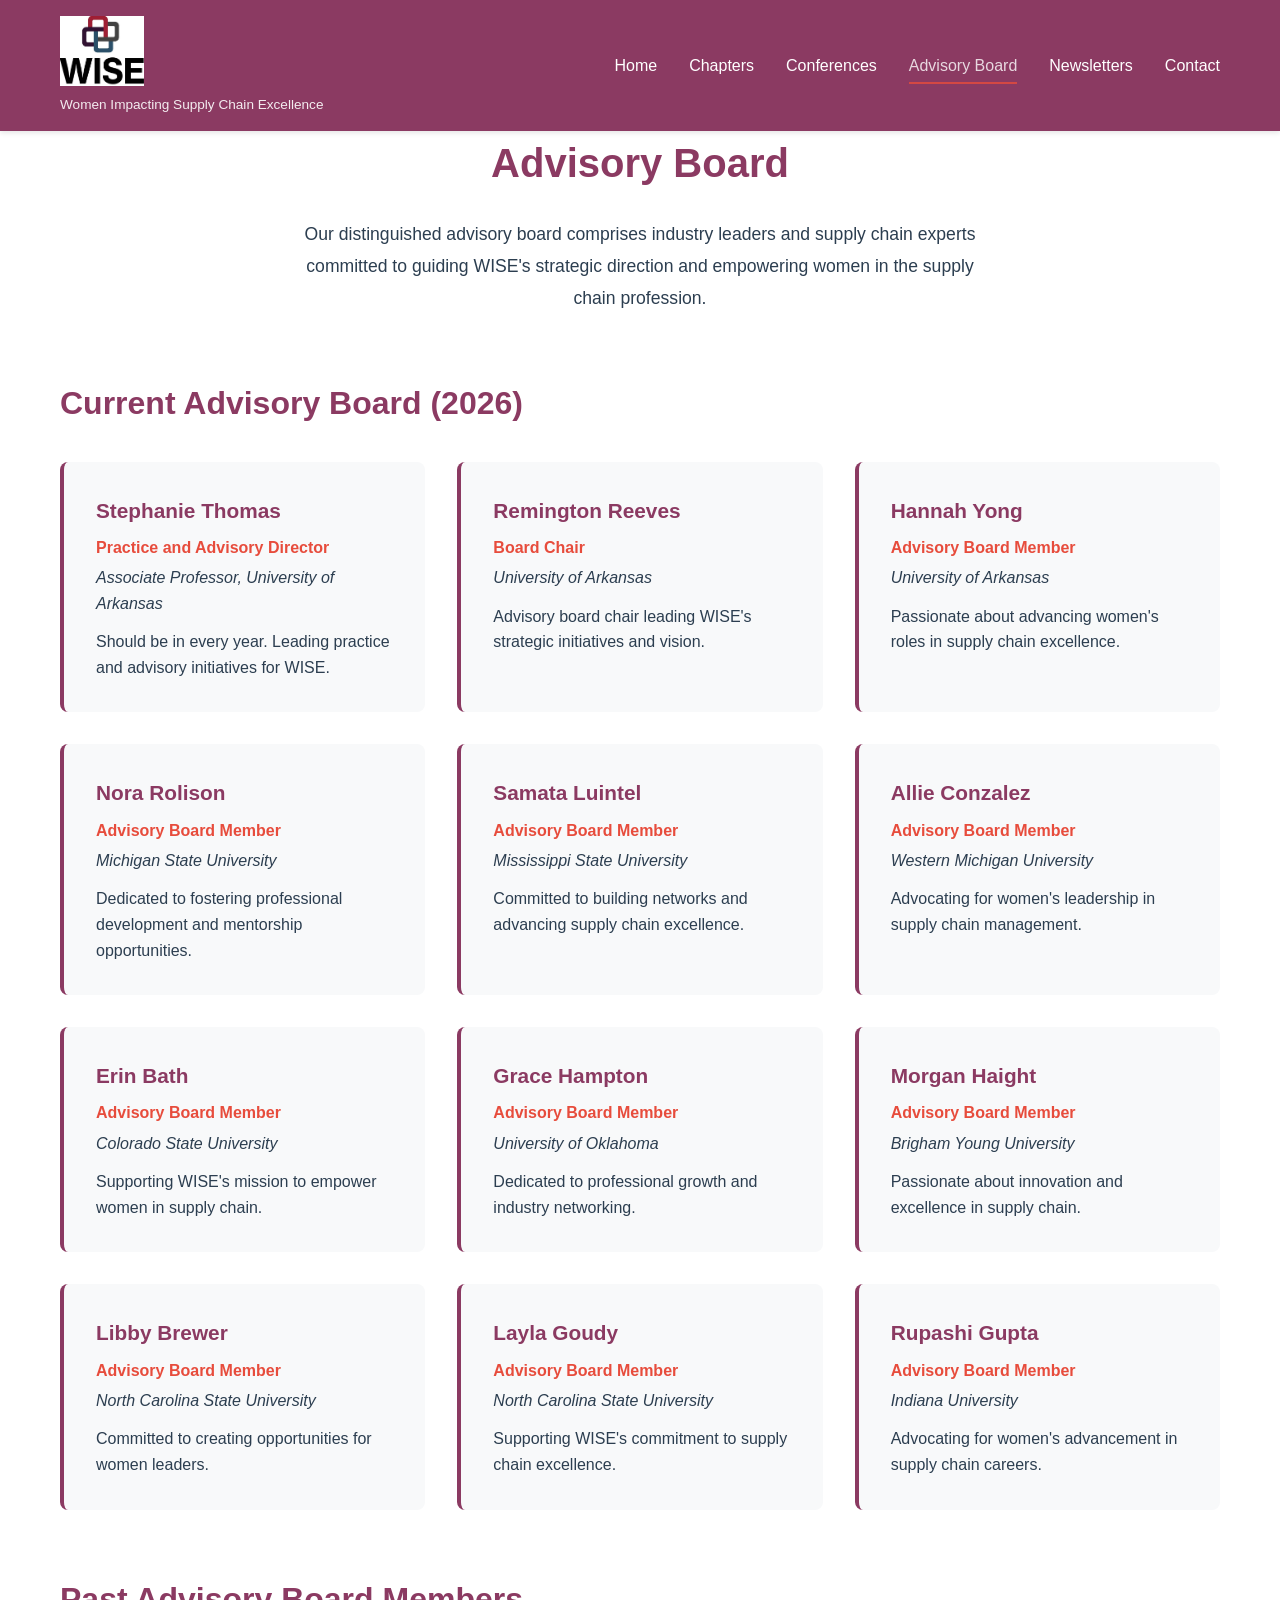
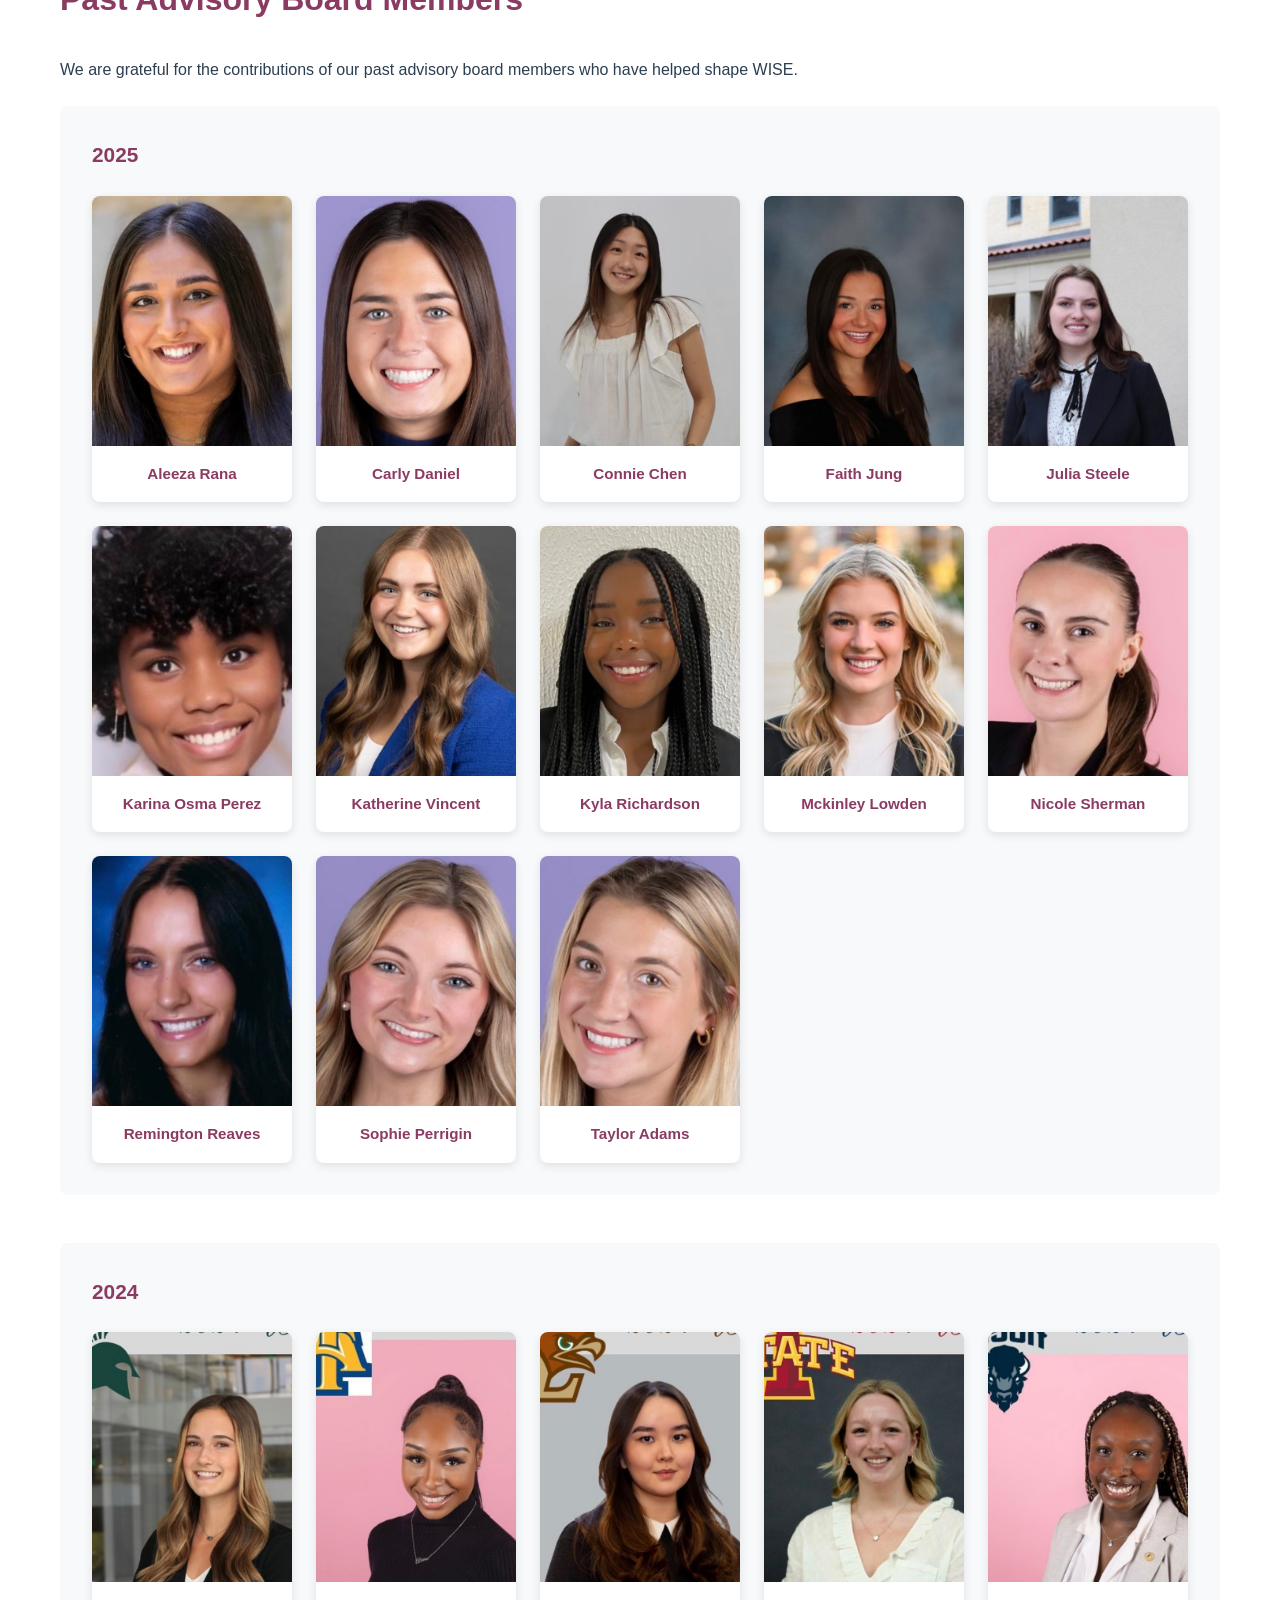
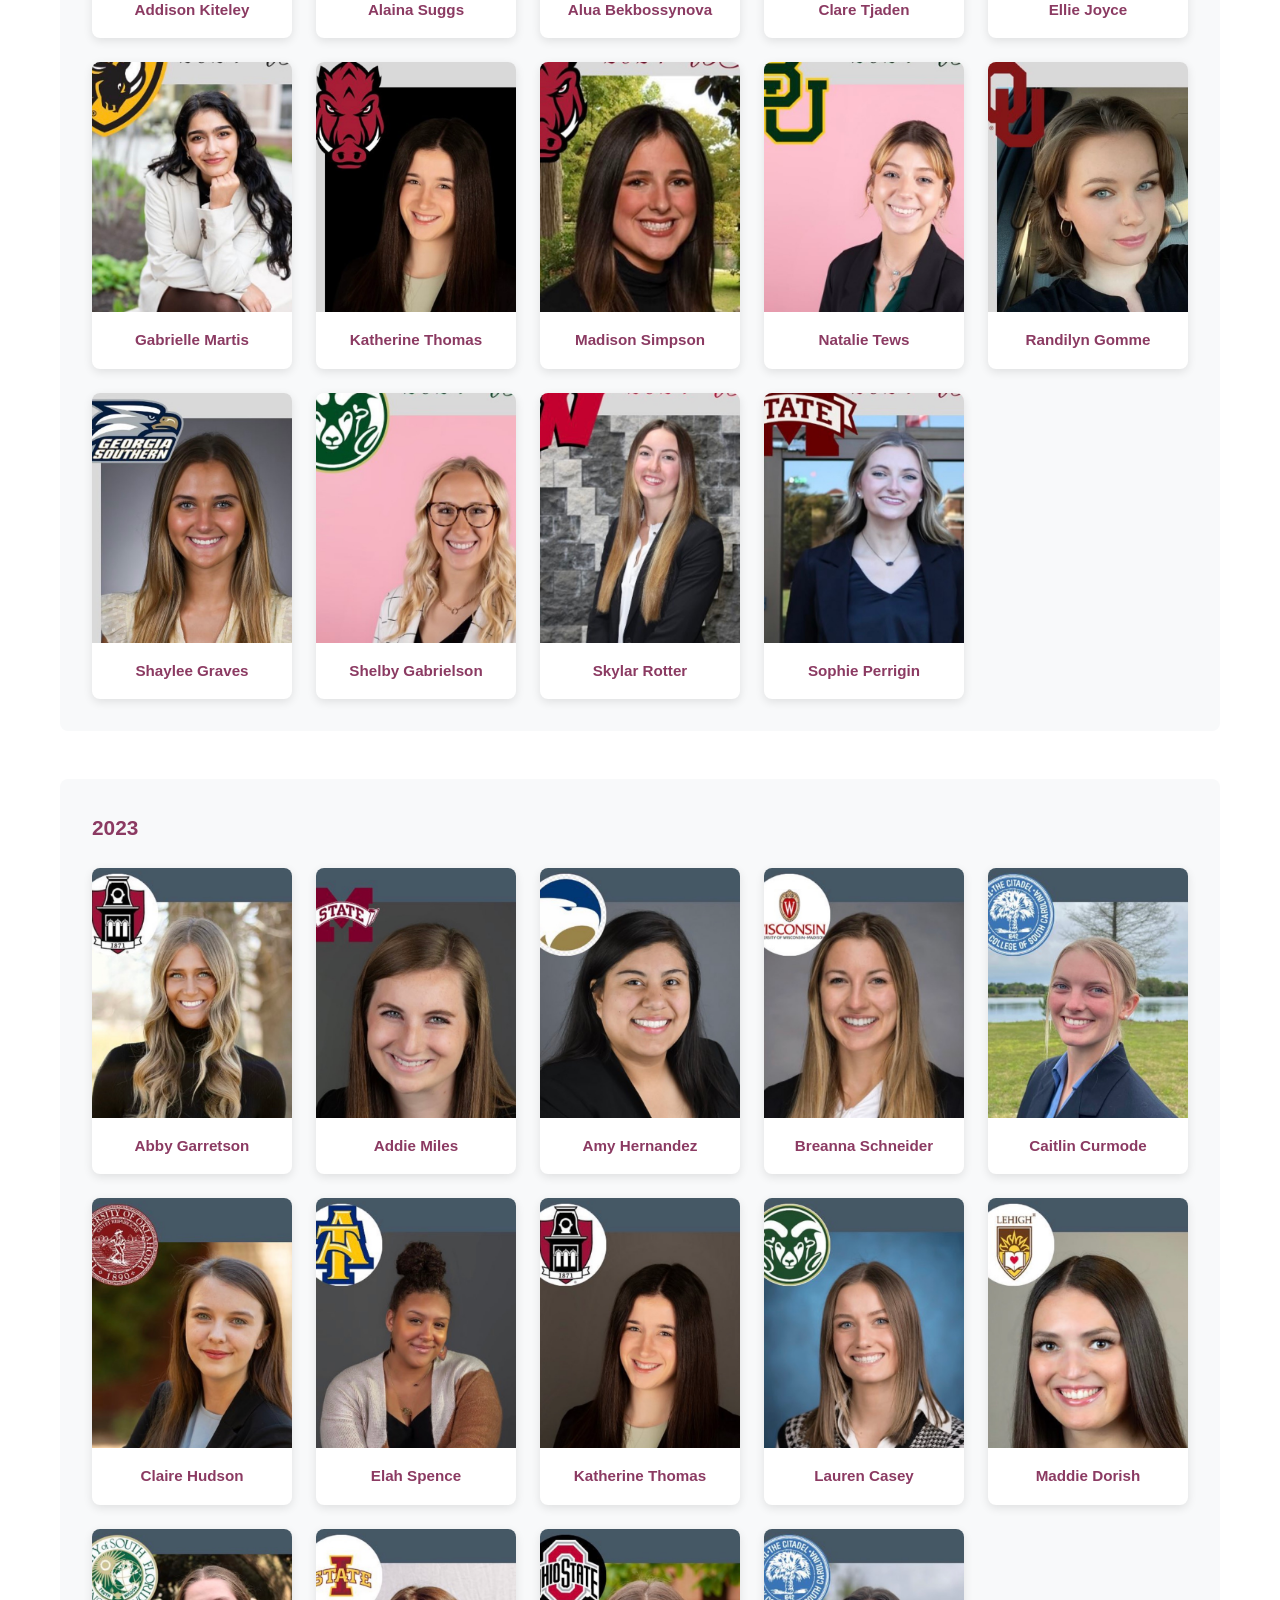
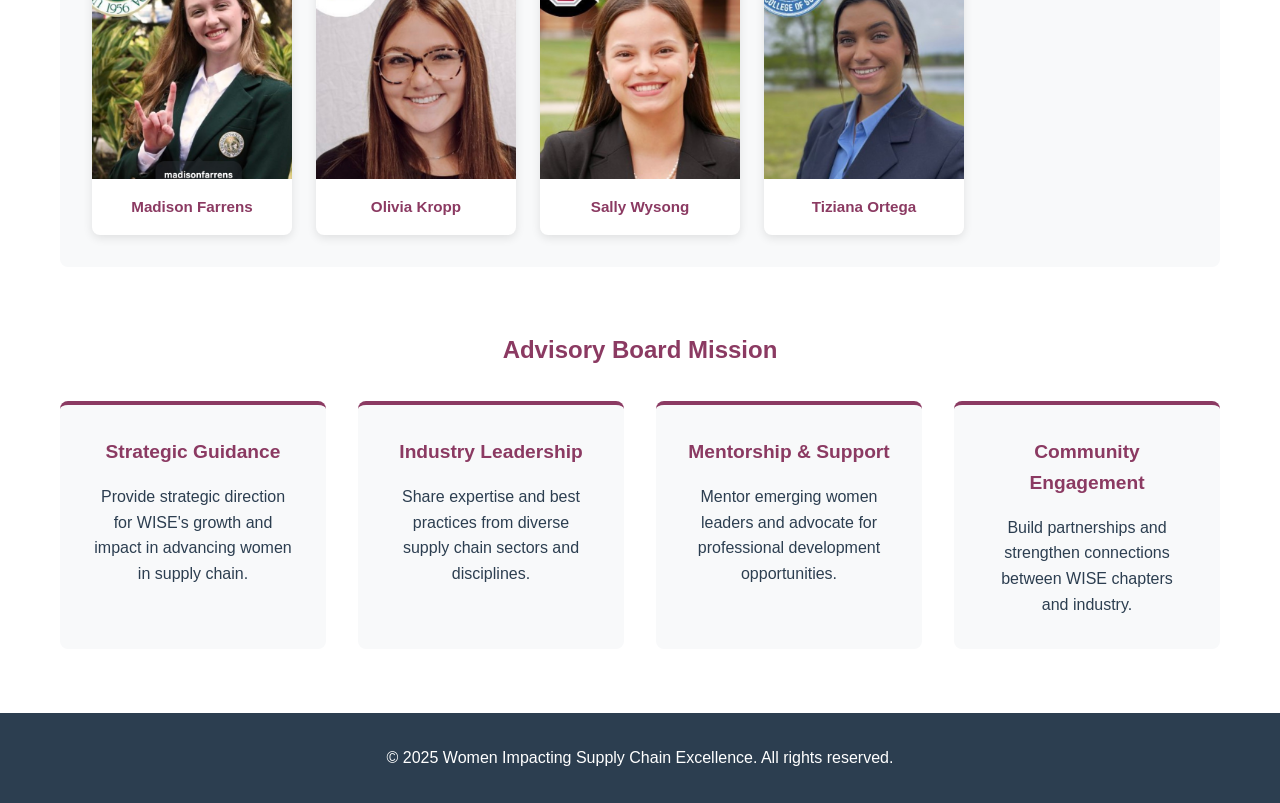
==== commit 4a129785: "Updated one of the board members" ====
--- a/pages/advisory-board.html
+++ b/pages/advisory-board.html
@@ -214,6 +214,10 @@
                         <div class="board-photo-card">
                             <img src="../Resources/Photo keeping/AdvisoryBoard_2024/Addison Kiteley.jpg" alt="Addison Kiteley" class="board-photo">
                             <p class="photo-name">Addison Kiteley</p>
+                        </div>
+                        <div class="board-photo-card">
+                            <img src="../Resources/Photo keeping/AdvisoryBoard_2024/Alaina Suggs.jpg" alt="Alaina Suggs" class="board-photo">
+                            <p class="photo-name">Alaina Suggs</p>
                         </div>
                         <div class="board-photo-card">
                             <img src="../Resources/Photo keeping/AdvisoryBoard_2024/Alua Bekbossynova.jpg" alt="Alua Bekbossynova" class="board-photo">
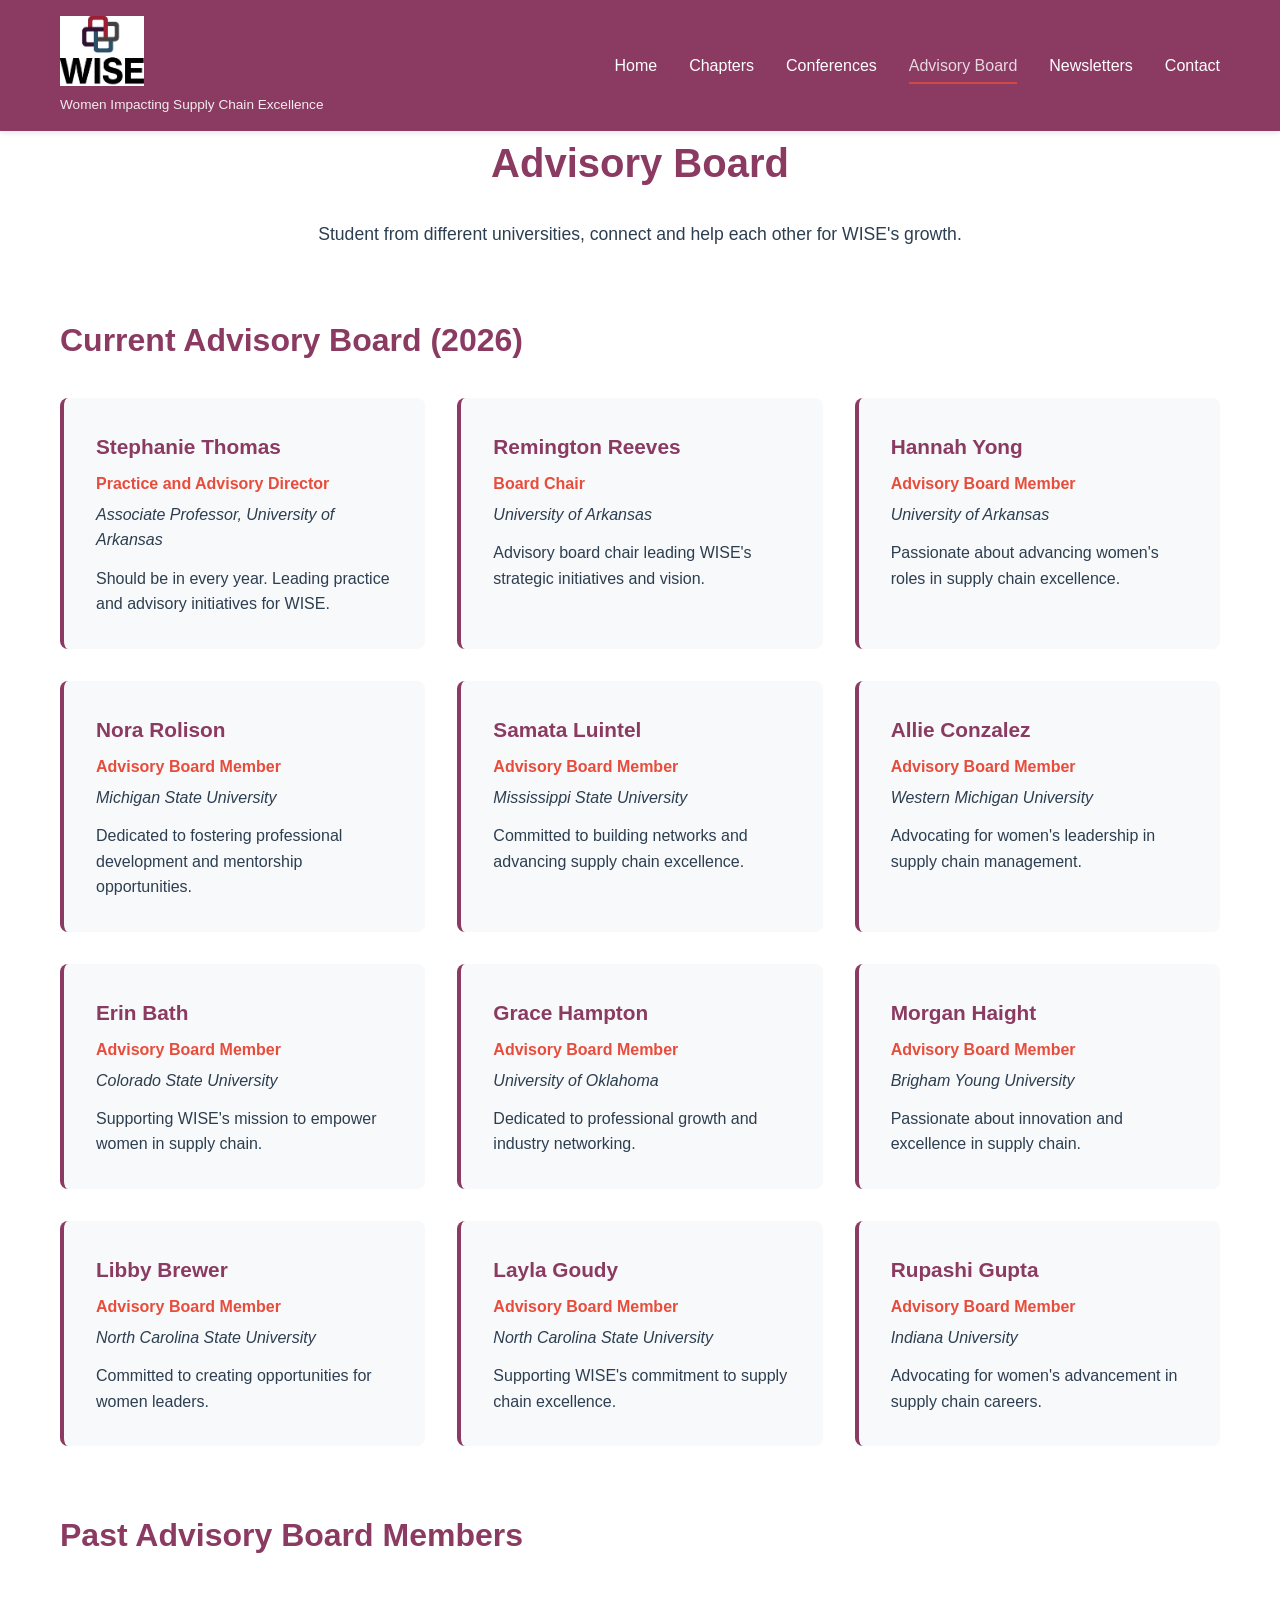
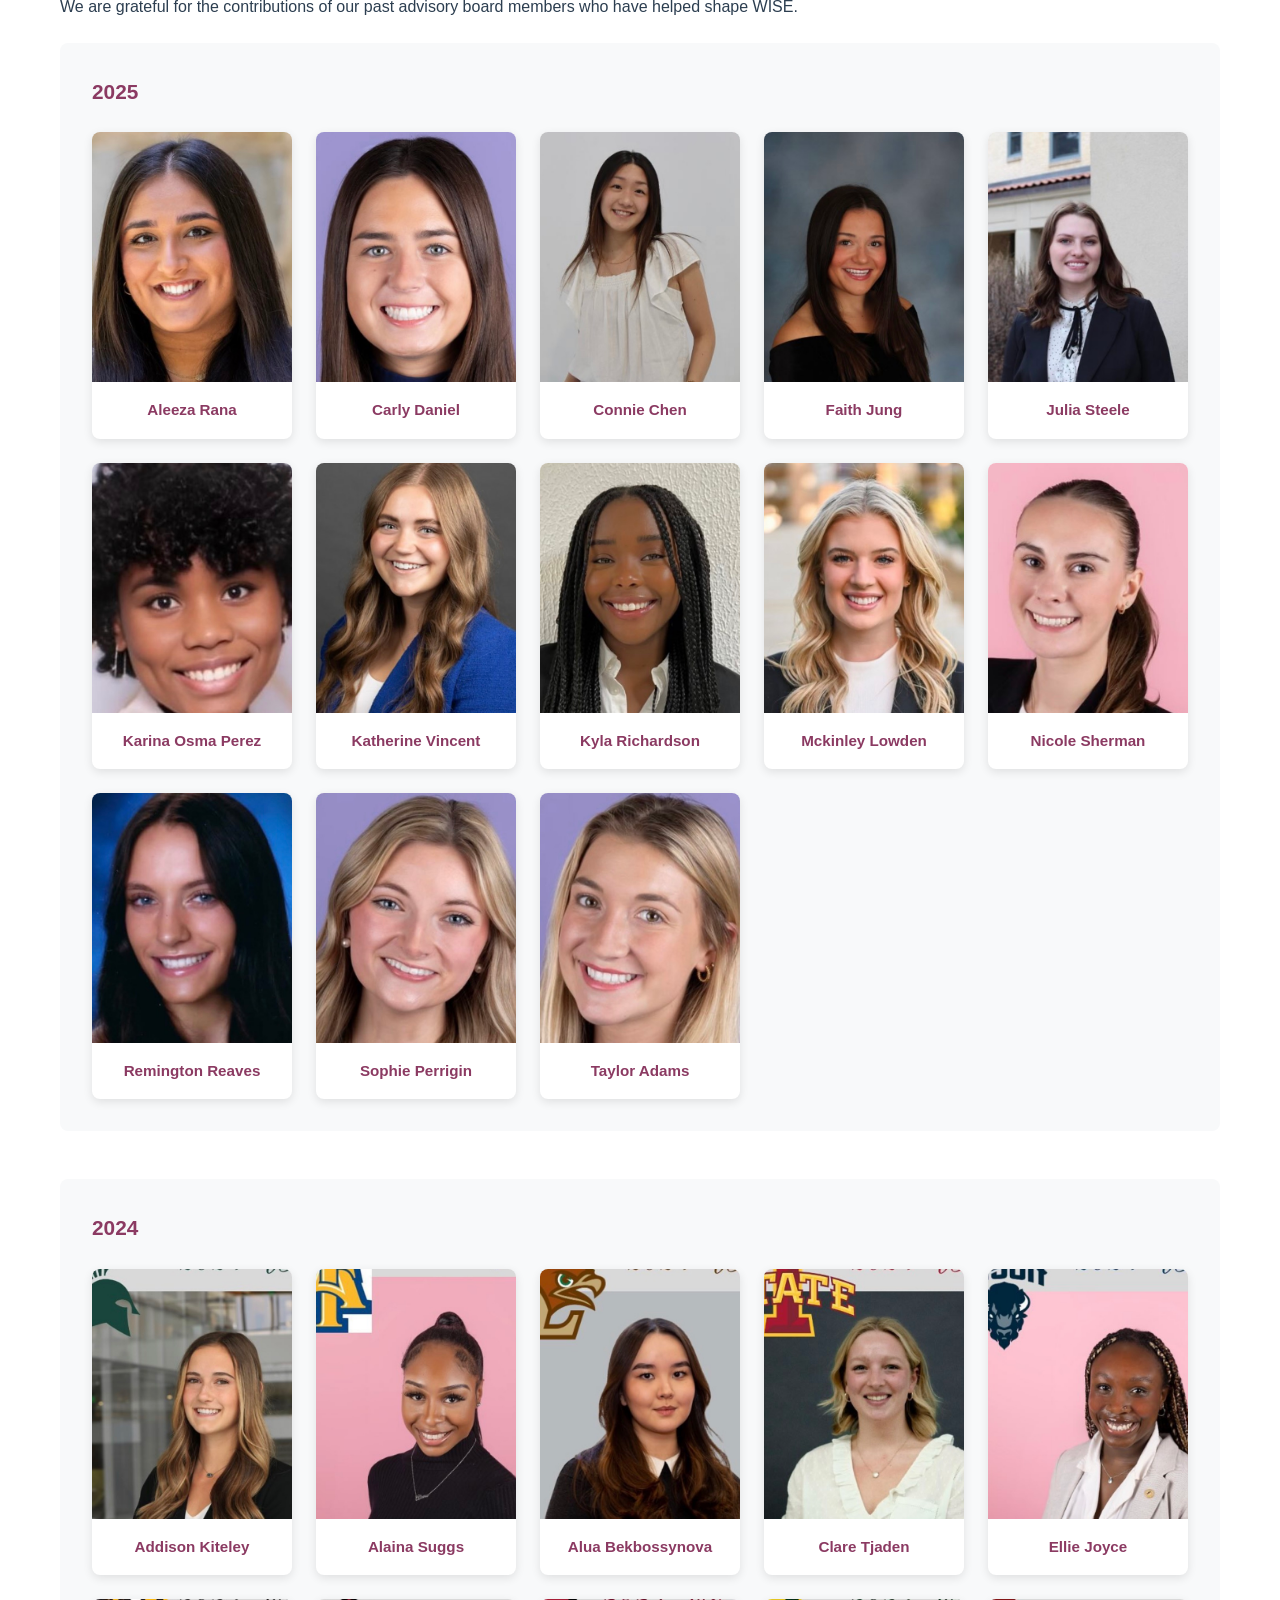
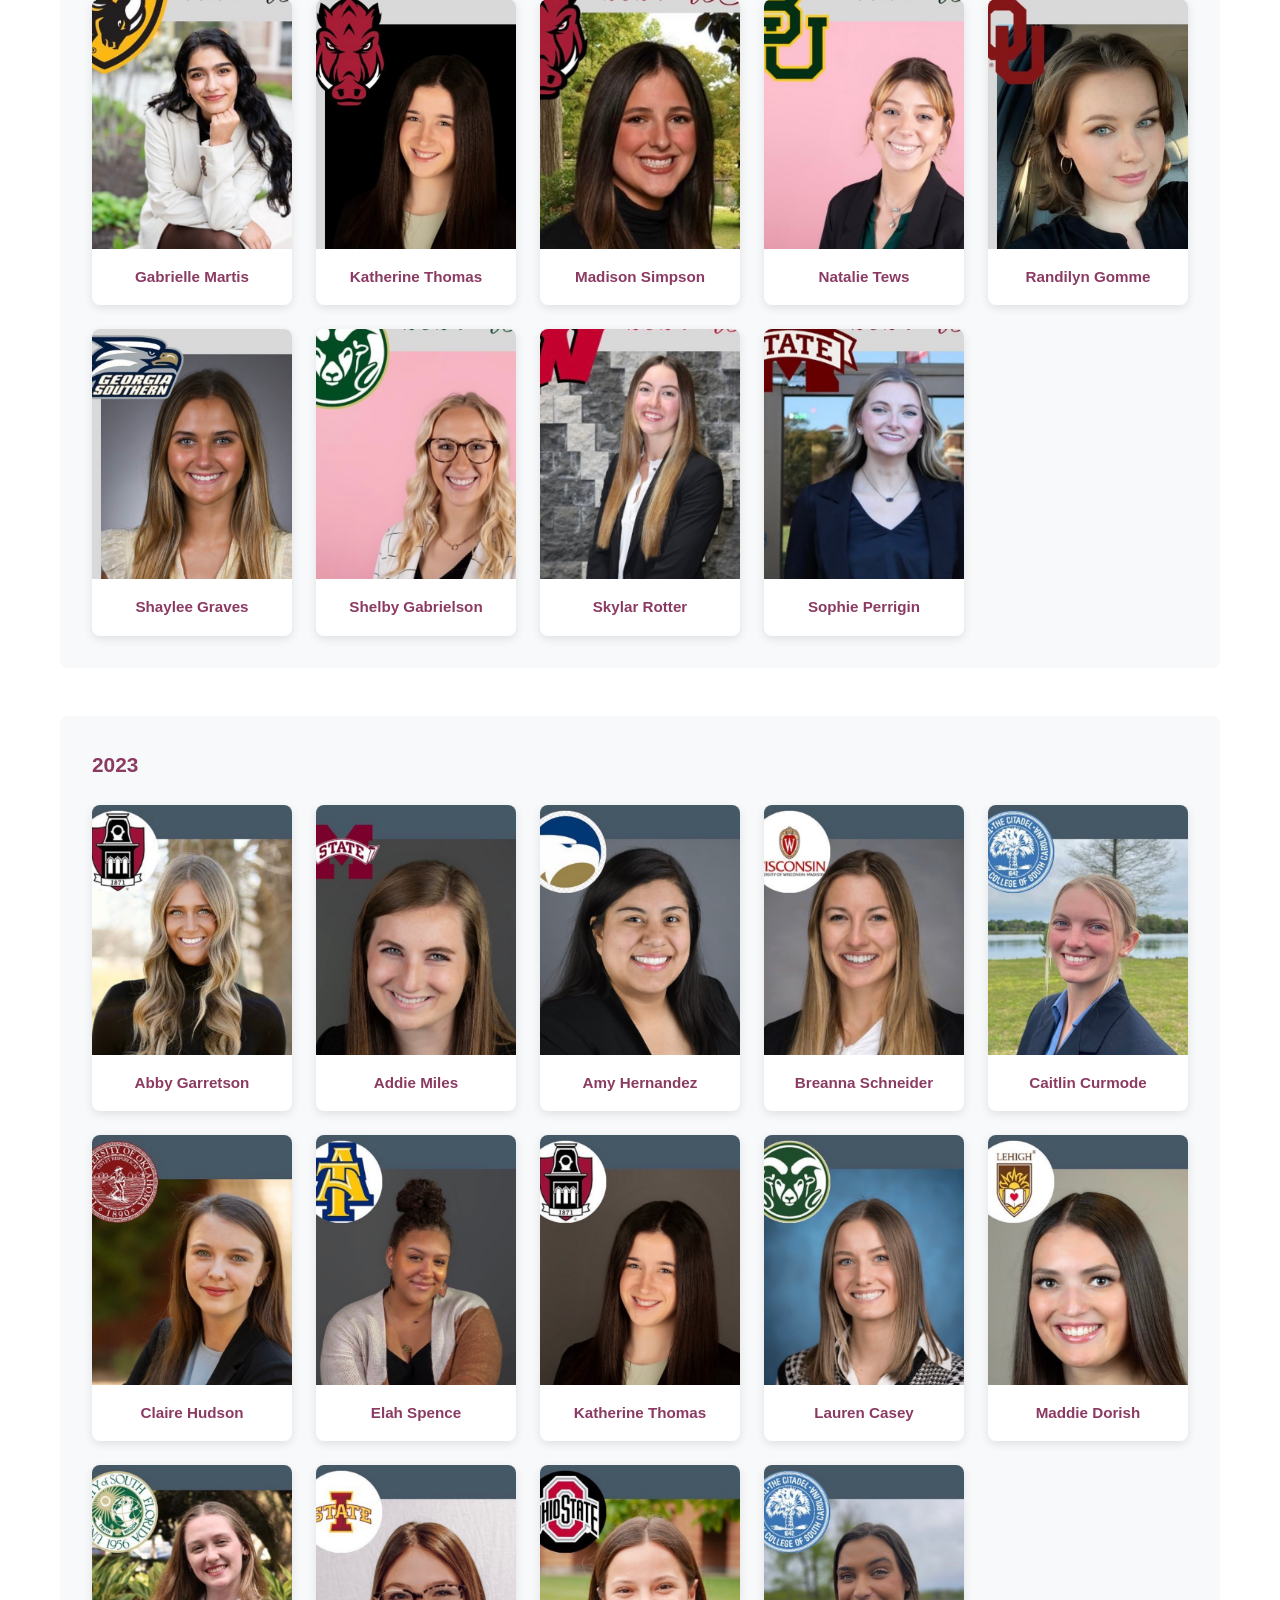
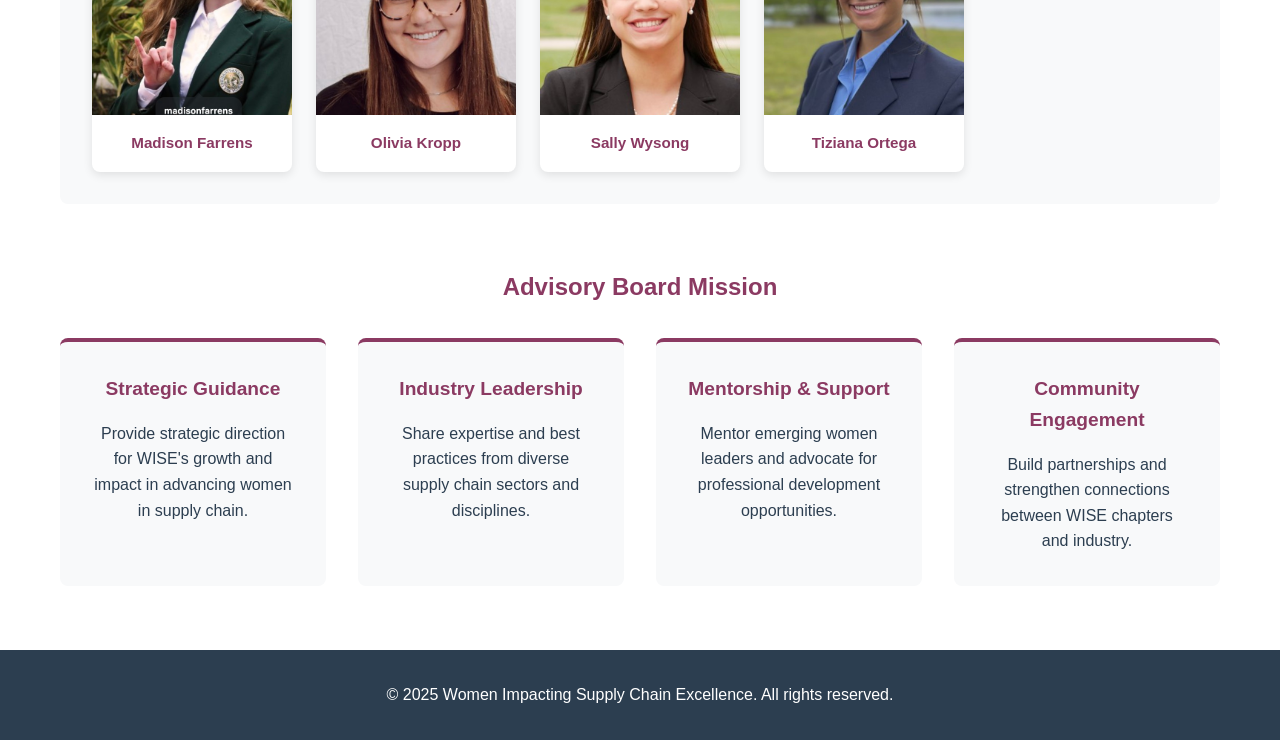
==== commit b32a1616: "Initial commit: WISE website with updated content and modern design" ====
--- a/pages/advisory-board.html
+++ b/pages/advisory-board.html
@@ -29,7 +29,7 @@
     <main class="container">
         <section class="about">
             <h2>Advisory Board</h2>
-            <p>Our distinguished advisory board comprises industry leaders and supply chain experts committed to guiding WISE's strategic direction and empowering women in the supply chain profession.</p>
+            <p> Student from different universities, connect and help each other for WISE's growth. </p>
         </section>
 
         <section class="advisory-section">
--- a/css/styles.css
+++ b/css/styles.css
@@ -205,6 +205,71 @@
 
 .card p {
     line-height: 1.6;
+}
+
+.conference-highlights {
+    margin: 4rem 0;
+    background-color: var(--light-bg);
+    padding: 3rem;
+    border-radius: 8px;
+}
+
+.conference-highlights h2 {
+    color: var(--primary-color);
+    margin-bottom: 1rem;
+    font-size: 2rem;
+}
+
+.conference-highlights p {
+    margin-bottom: 2rem;
+    line-height: 1.6;
+    font-size: 1.05rem;
+}
+
+/* Conference Photo Gallery */
+.conference-gallery,
+.photo-gallery-grid {
+    display: grid;
+    grid-template-columns: repeat(auto-fit, minmax(250px, 1fr));
+    gap: 1.5rem;
+    margin: 2rem 0;
+}
+
+.conf-photo,
+.gallery-photo {
+    width: 100%;
+    height: 300px;
+    object-fit: cover;
+    border-radius: 8px;
+    box-shadow: 0 4px 12px rgba(0, 0, 0, 0.15);
+    transition: all 0.3s ease;
+}
+
+.conf-photo:hover,
+.gallery-photo:hover {
+    transform: scale(1.05);
+    box-shadow: 0 8px 20px rgba(139, 58, 98, 0.3);
+}
+
+.conference-photo-gallery {
+    margin: 3rem 0;
+}
+
+.conference-photo-gallery h2 {
+    color: var(--primary-color);
+    margin-bottom: 2rem;
+    font-size: 1.8rem;
+}
+
+.conference-links {
+    display: flex;
+    gap: 1rem;
+    flex-wrap: wrap;
+    justify-content: center;
+}
+
+.conference-links .btn {
+    min-width: 200px;
 }
 
 /* Footer */
@@ -316,6 +381,50 @@
     line-height: 1.6;
 }
 
+/* University Grid */
+.university-grid {
+    display: grid;
+    grid-template-columns: repeat(auto-fit, minmax(200px, 1fr));
+    gap: 1.5rem;
+    margin: 2rem 0;
+}
+
+.university-tile {
+    background-color: var(--primary-color);
+    color: var(--text-light);
+    padding: 1.5rem;
+    border-radius: 8px;
+    text-align: center;
+    font-weight: 600;
+    transition: all 0.3s ease;
+    box-shadow: 0 2px 8px rgba(0, 0, 0, 0.1);
+}
+
+.university-tile:hover {
+    transform: translateY(-5px);
+    box-shadow: 0 8px 16px rgba(139, 58, 98, 0.3);
+}
+
+/* Resource Box */
+.resource-box {
+    background-color: var(--light-bg);
+    padding: 2rem;
+    border-radius: 8px;
+    border-left: 5px solid var(--accent-color);
+    margin: 2rem 0;
+}
+
+.resource-box h3 {
+    color: var(--primary-color);
+    margin-bottom: 1rem;
+    font-size: 1.3rem;
+}
+
+.resource-box p {
+    margin-bottom: 1rem;
+    line-height: 1.6;
+}
+
 .chapter-info {
     margin: 3rem 0;
 }
@@ -918,6 +1027,83 @@
     margin: 0 0.5rem;
 }
 
+/* Social Links Section */
+.social-links-section {
+    display: grid;
+    grid-template-columns: repeat(auto-fit, minmax(200px, 1fr));
+    gap: 1.5rem;
+    margin-top: 2rem;
+}
+
+.social-card {
+    display: flex;
+    flex-direction: column;
+    justify-content: center;
+    align-items: center;
+    padding: 2rem;
+    border-radius: 8px;
+    text-decoration: none;
+    color: white;
+    font-weight: 600;
+    transition: all 0.3s ease;
+    text-align: center;
+    min-height: 180px;
+}
+
+.social-card h3 {
+    margin: 0 0 0.5rem 0;
+    font-size: 1.5rem;
+}
+
+.social-card p {
+    margin: 0;
+    font-size: 0.95rem;
+    opacity: 0.9;
+}
+
+.social-card:hover {
+    transform: translateY(-5px);
+    box-shadow: 0 8px 20px rgba(0, 0, 0, 0.2);
+}
+
+.social-card.linkedin {
+    background: linear-gradient(135deg, #0077B5 0%, #005885 100%);
+}
+
+.social-card.instagram {
+    background: linear-gradient(135deg, #E4405F 0%, #F77737 50%, #FCAF45 100%);
+}
+
+/* Social Media Feeds */
+.social-feeds {
+    display: grid;
+    grid-template-columns: repeat(auto-fit, minmax(300px, 1fr));
+    gap: 2rem;
+    margin-top: 3rem;
+}
+
+.social-feed {
+    background-color: var(--light-bg);
+    padding: 1.5rem;
+    border-radius: 8px;
+    border: 1px solid #E0E0E0;
+}
+
+.social-feed h3 {
+    color: var(--primary-color);
+    margin-bottom: 1rem;
+    font-size: 1.2rem;
+}
+
+.social-feed iframe {
+    border-radius: 8px;
+    border: 1px solid #E0E0E0;
+}
+
+.insta-embed {
+    max-width: 100%;
+}
+
 .chapter-contacts {
     margin: 3rem 0;
 }
